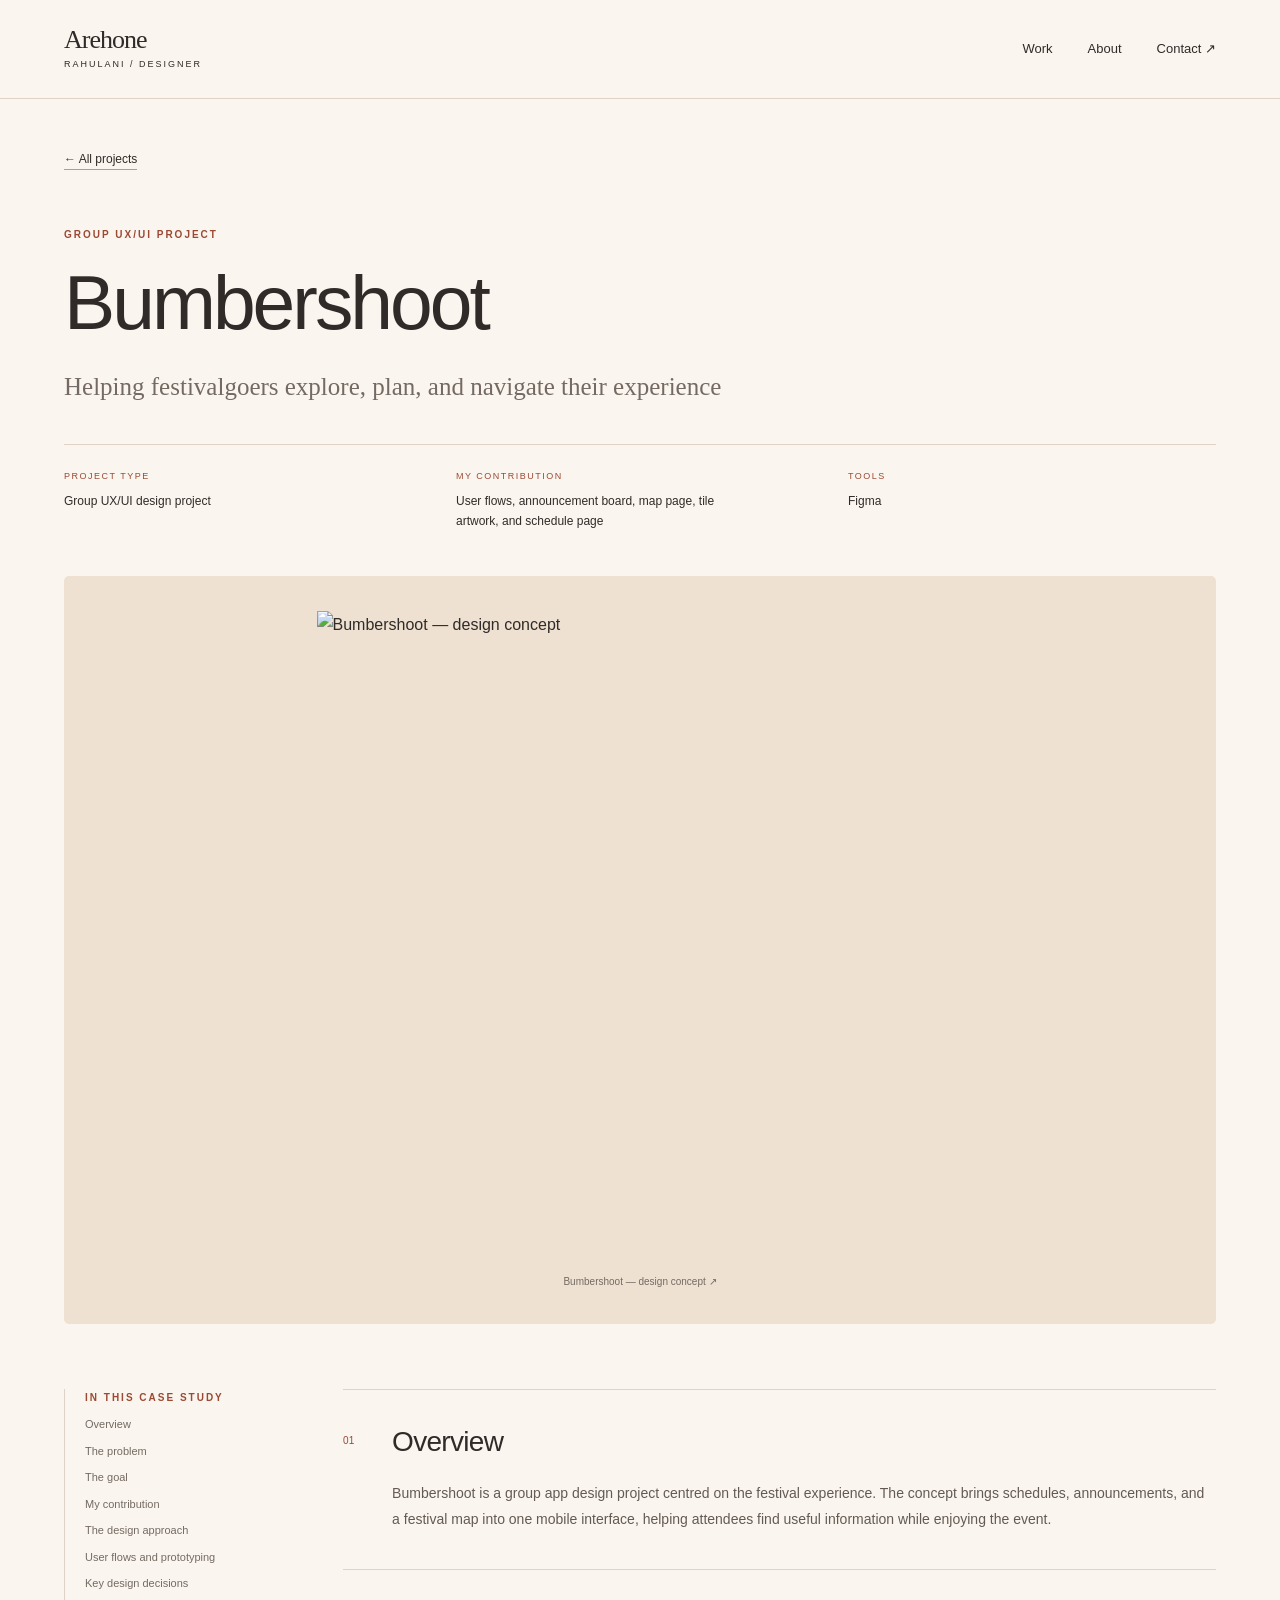
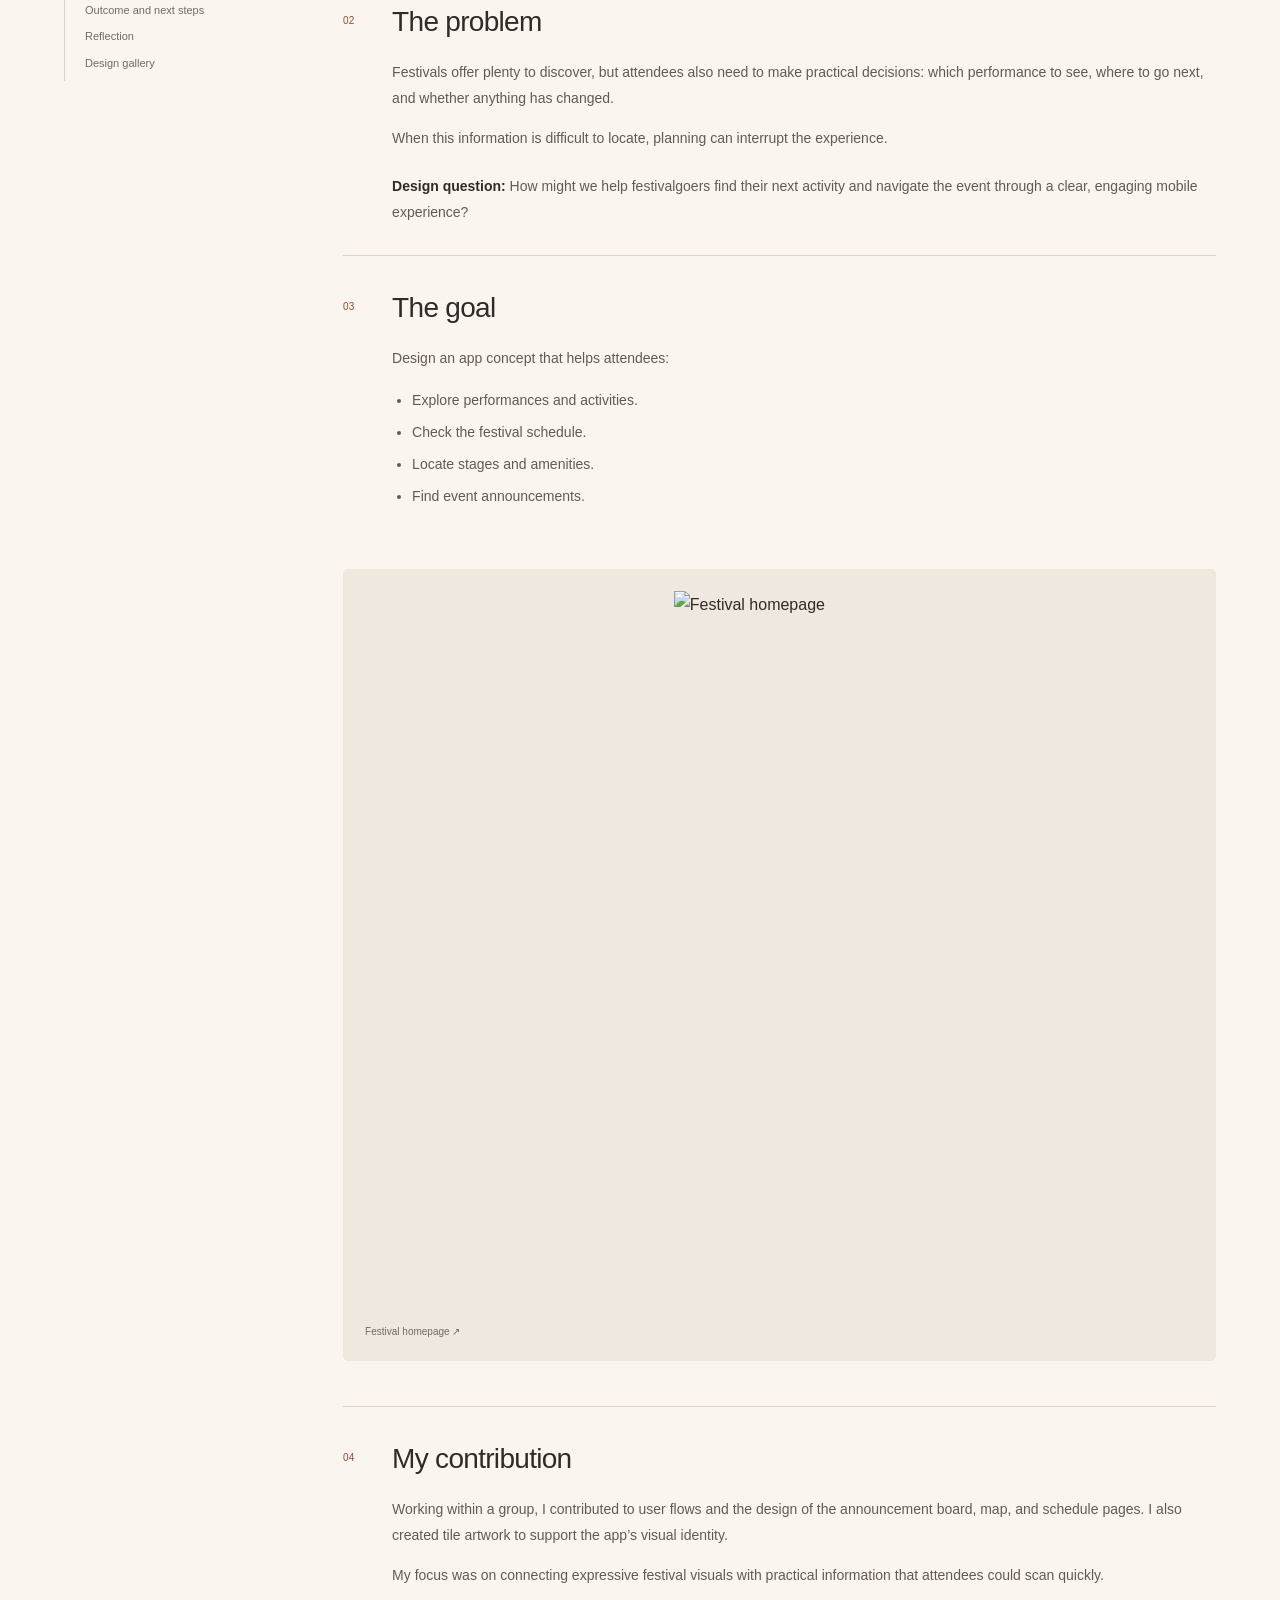
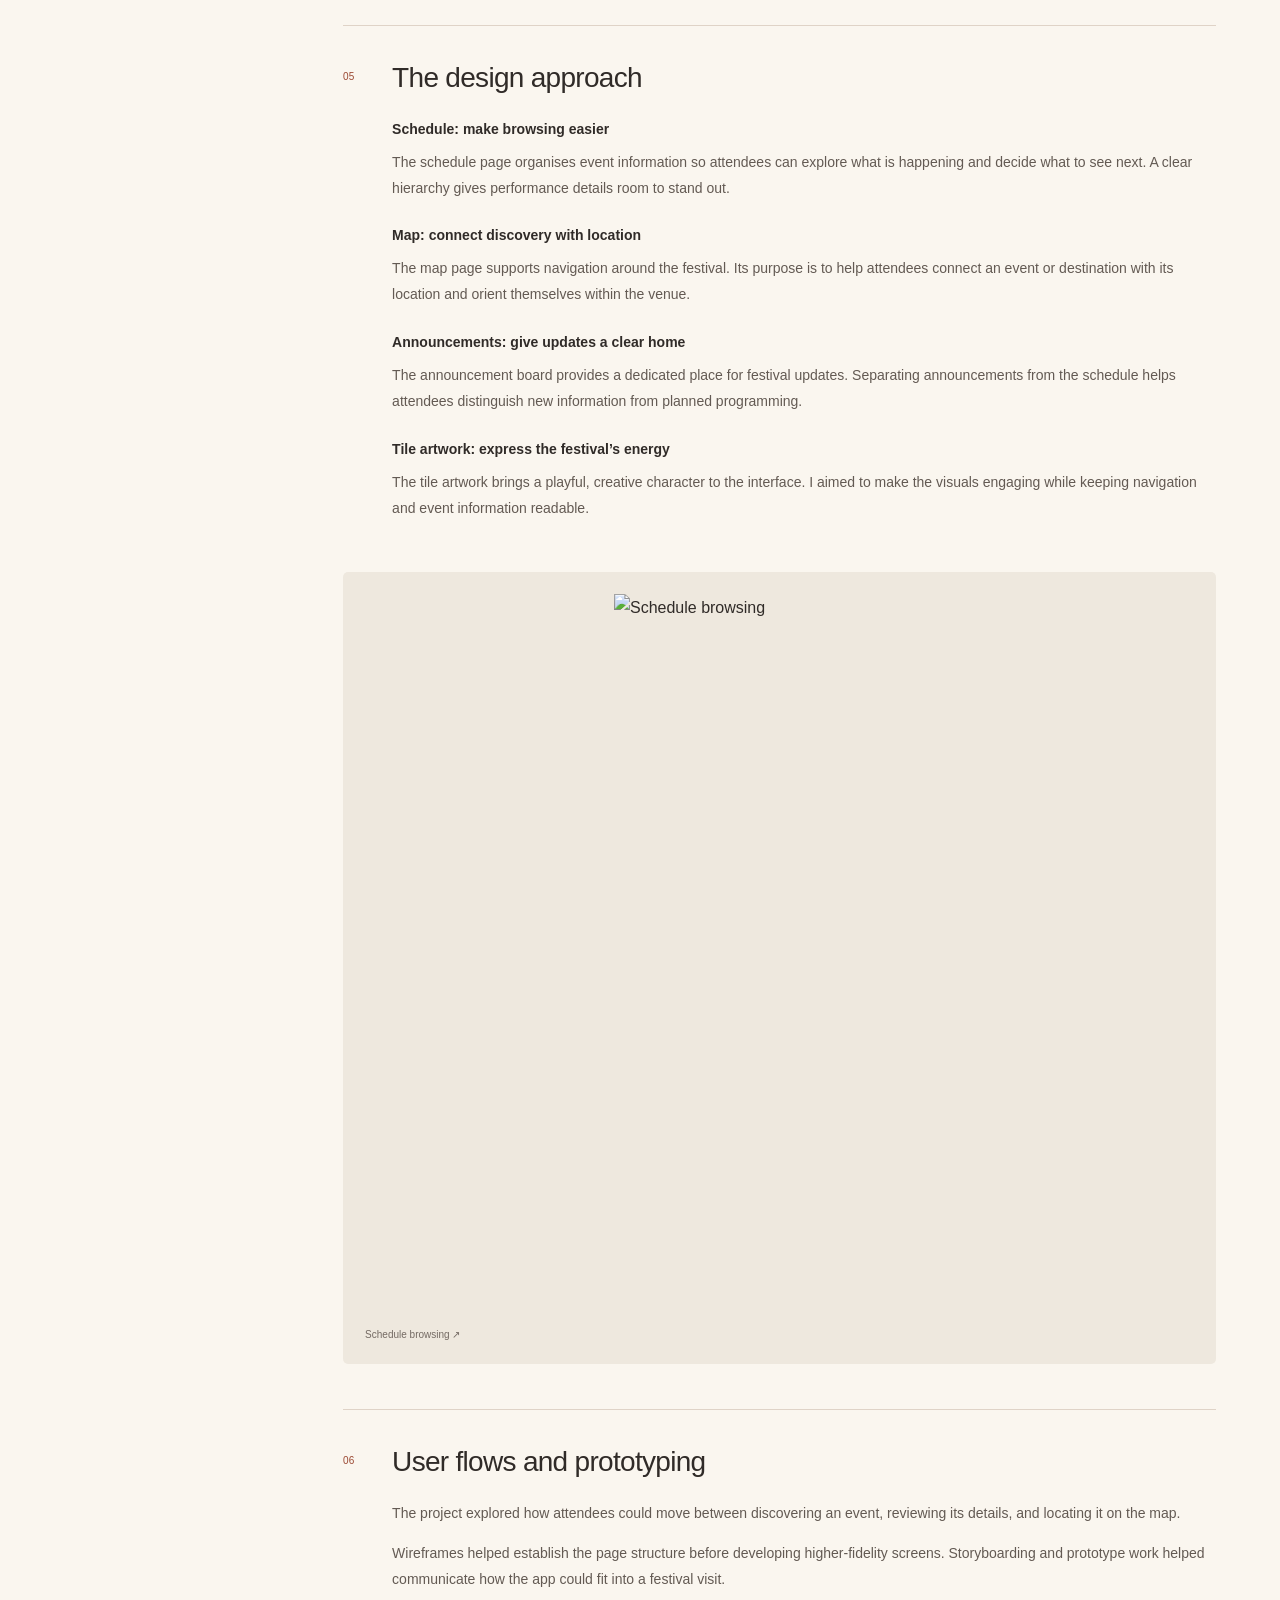
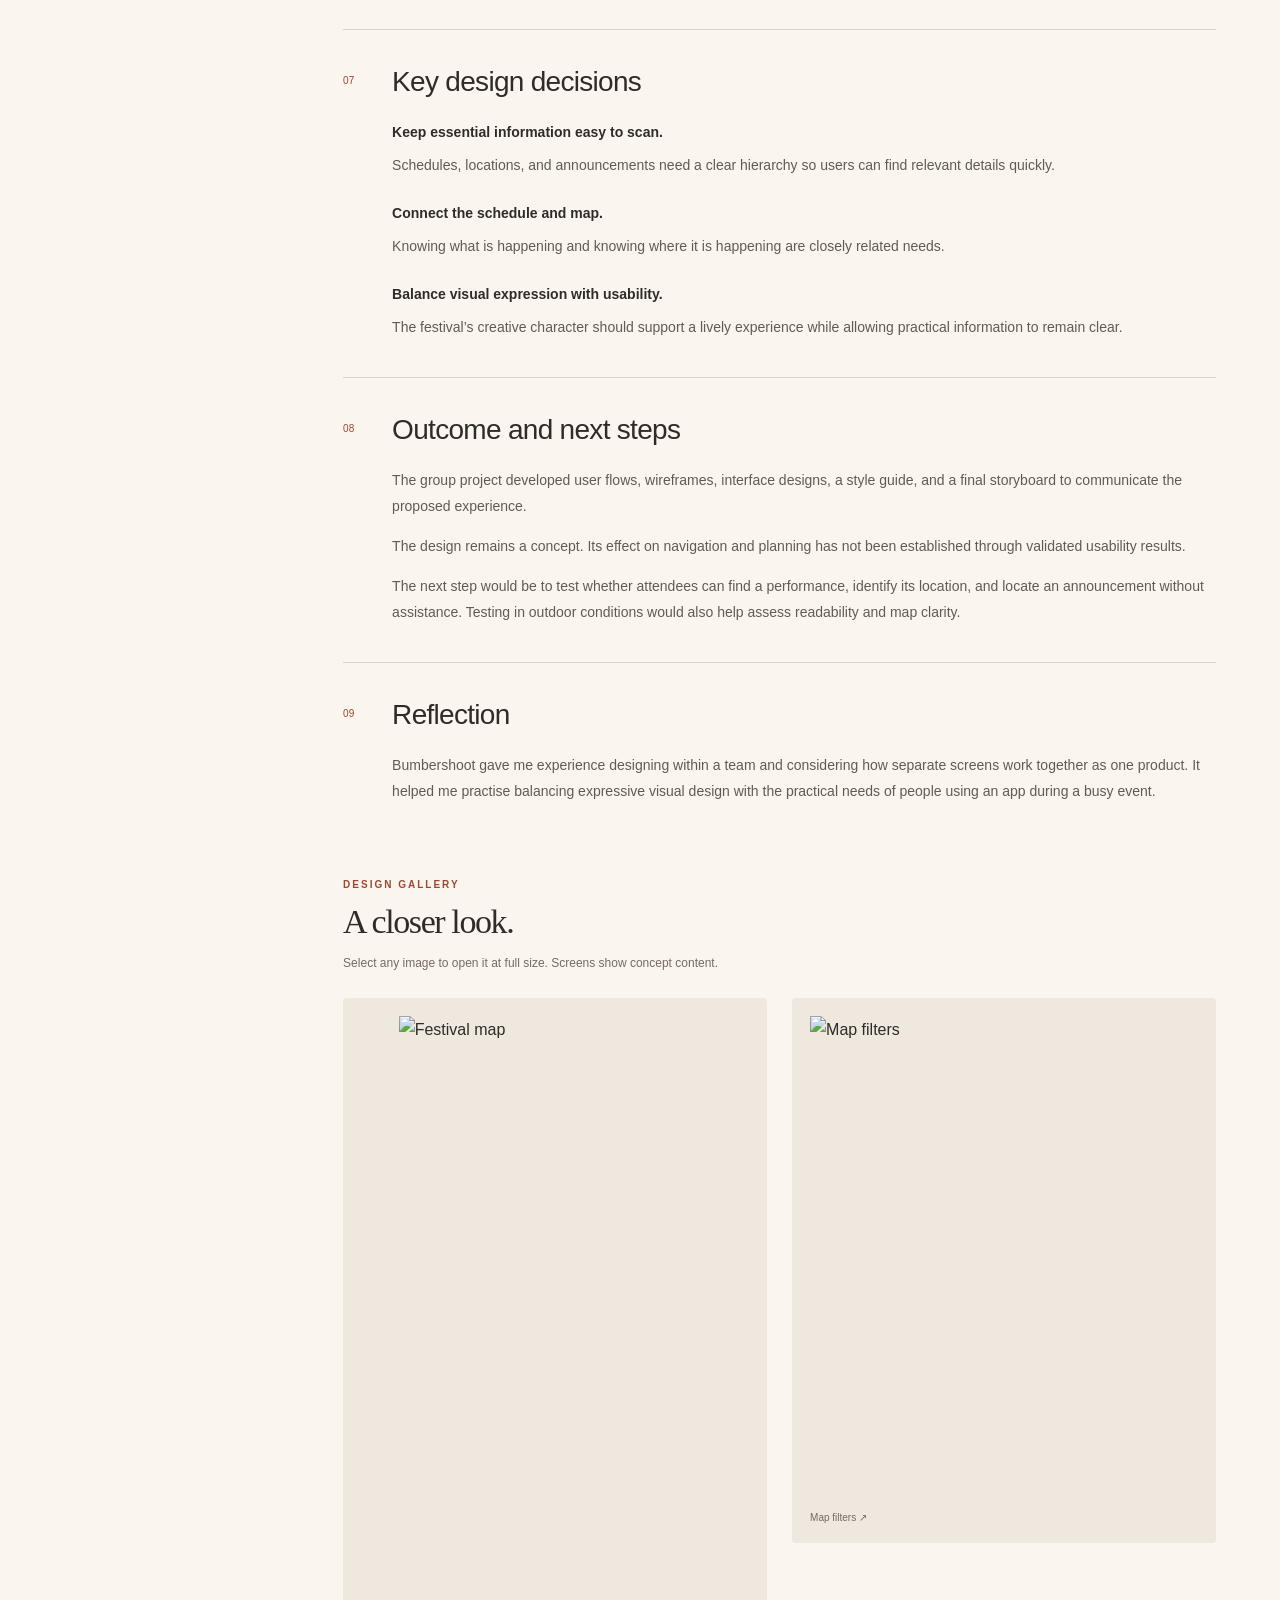
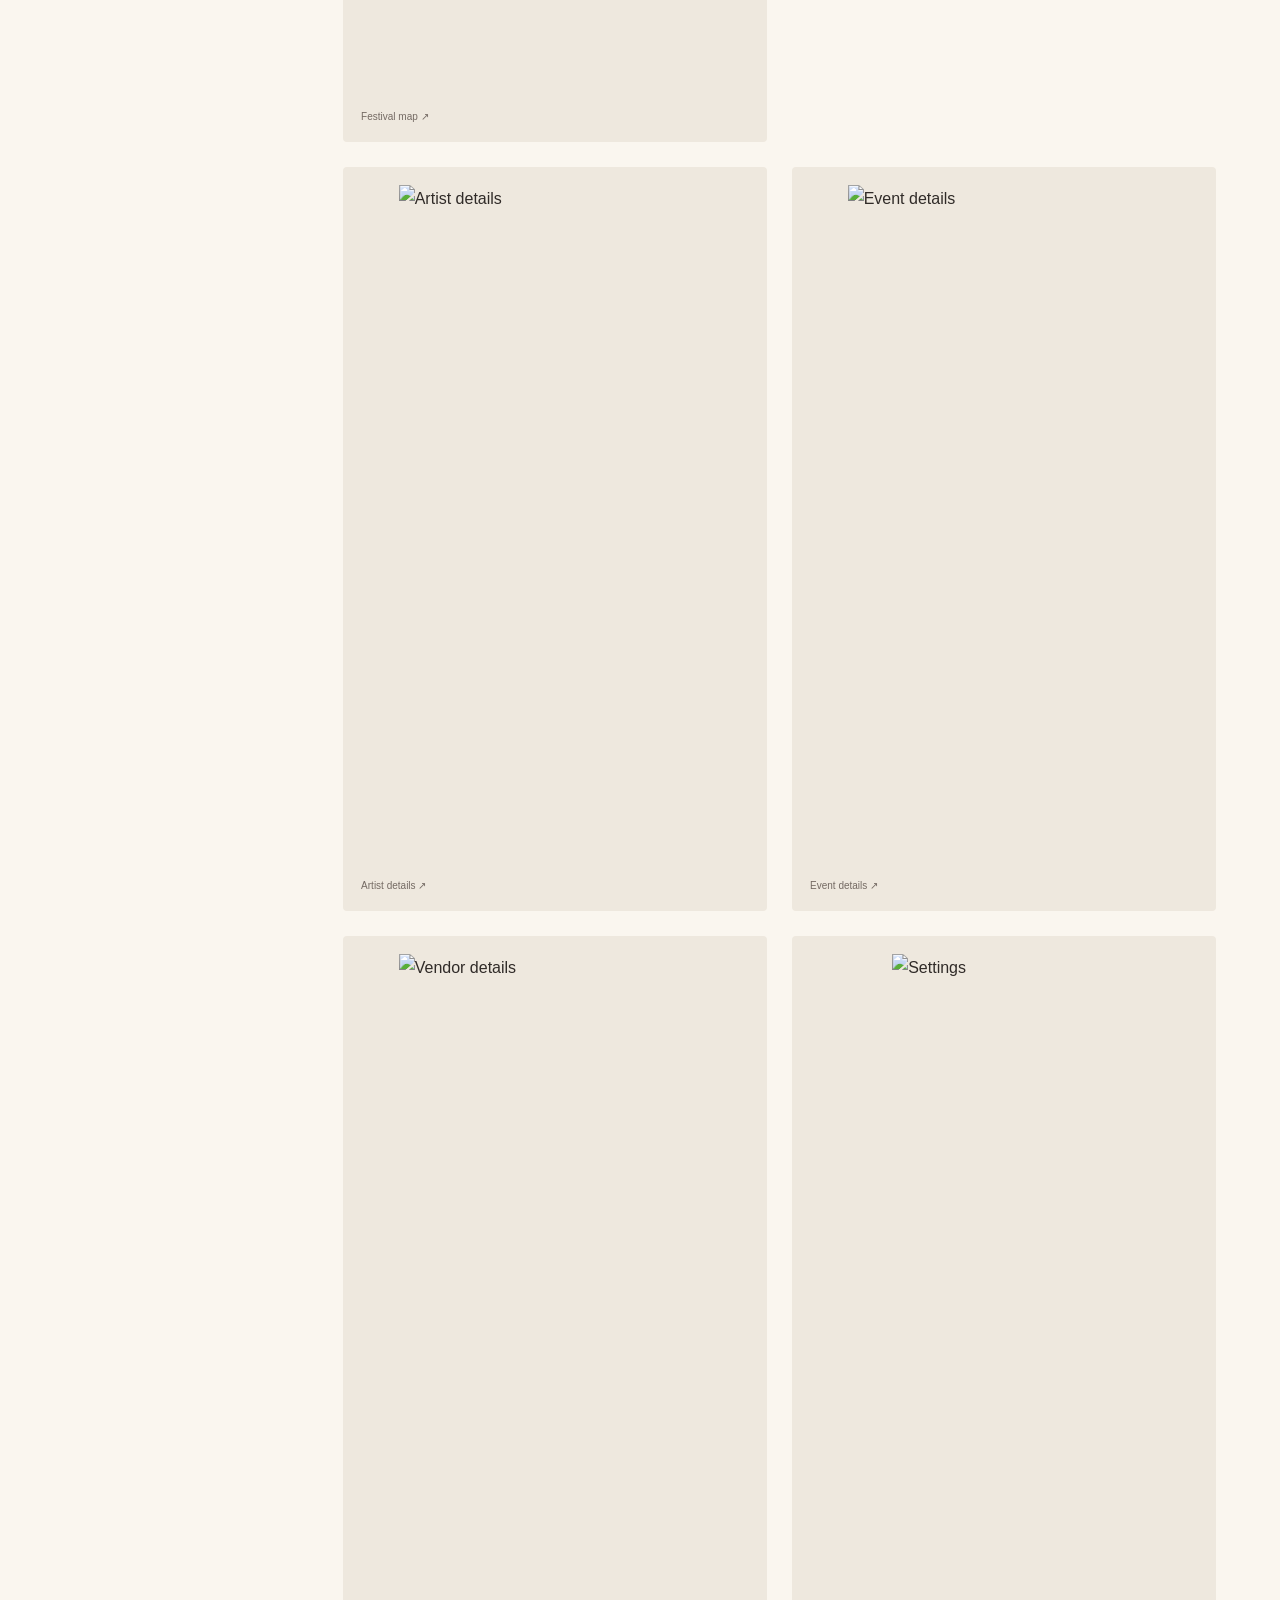
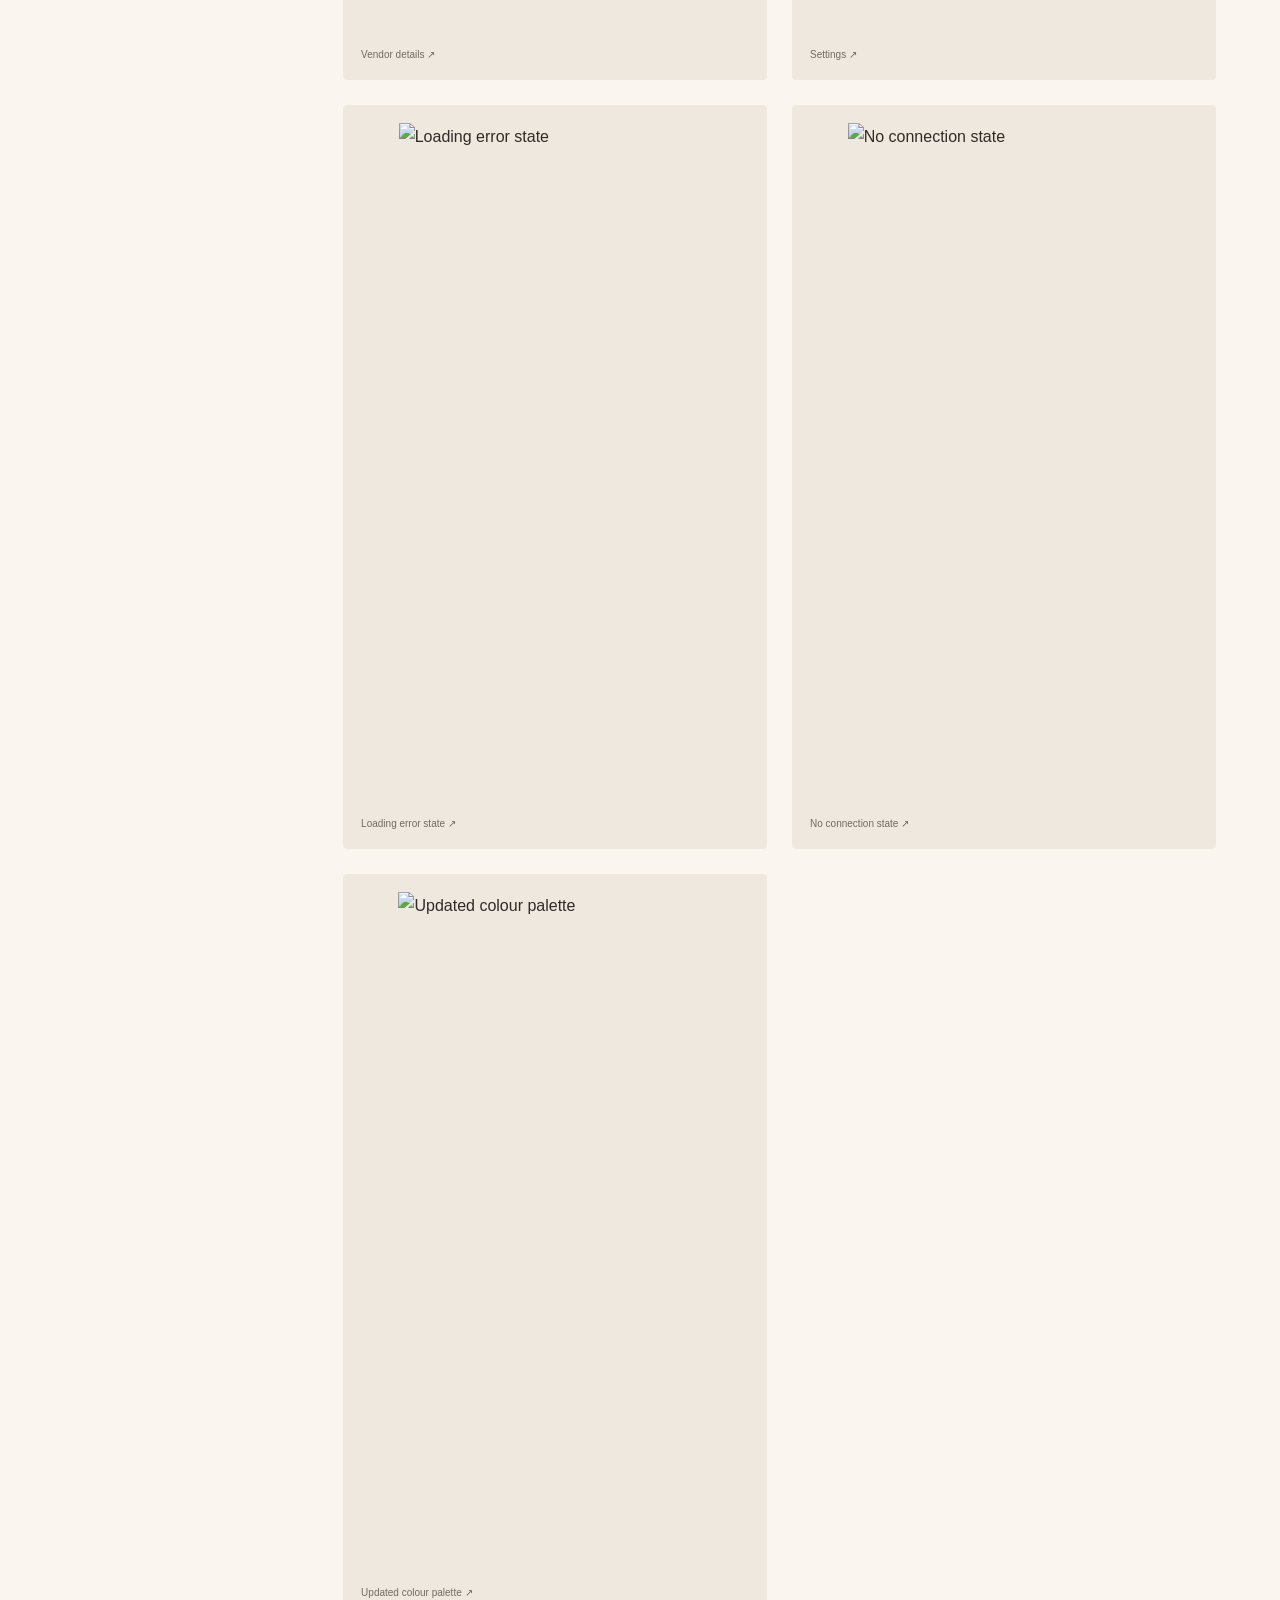
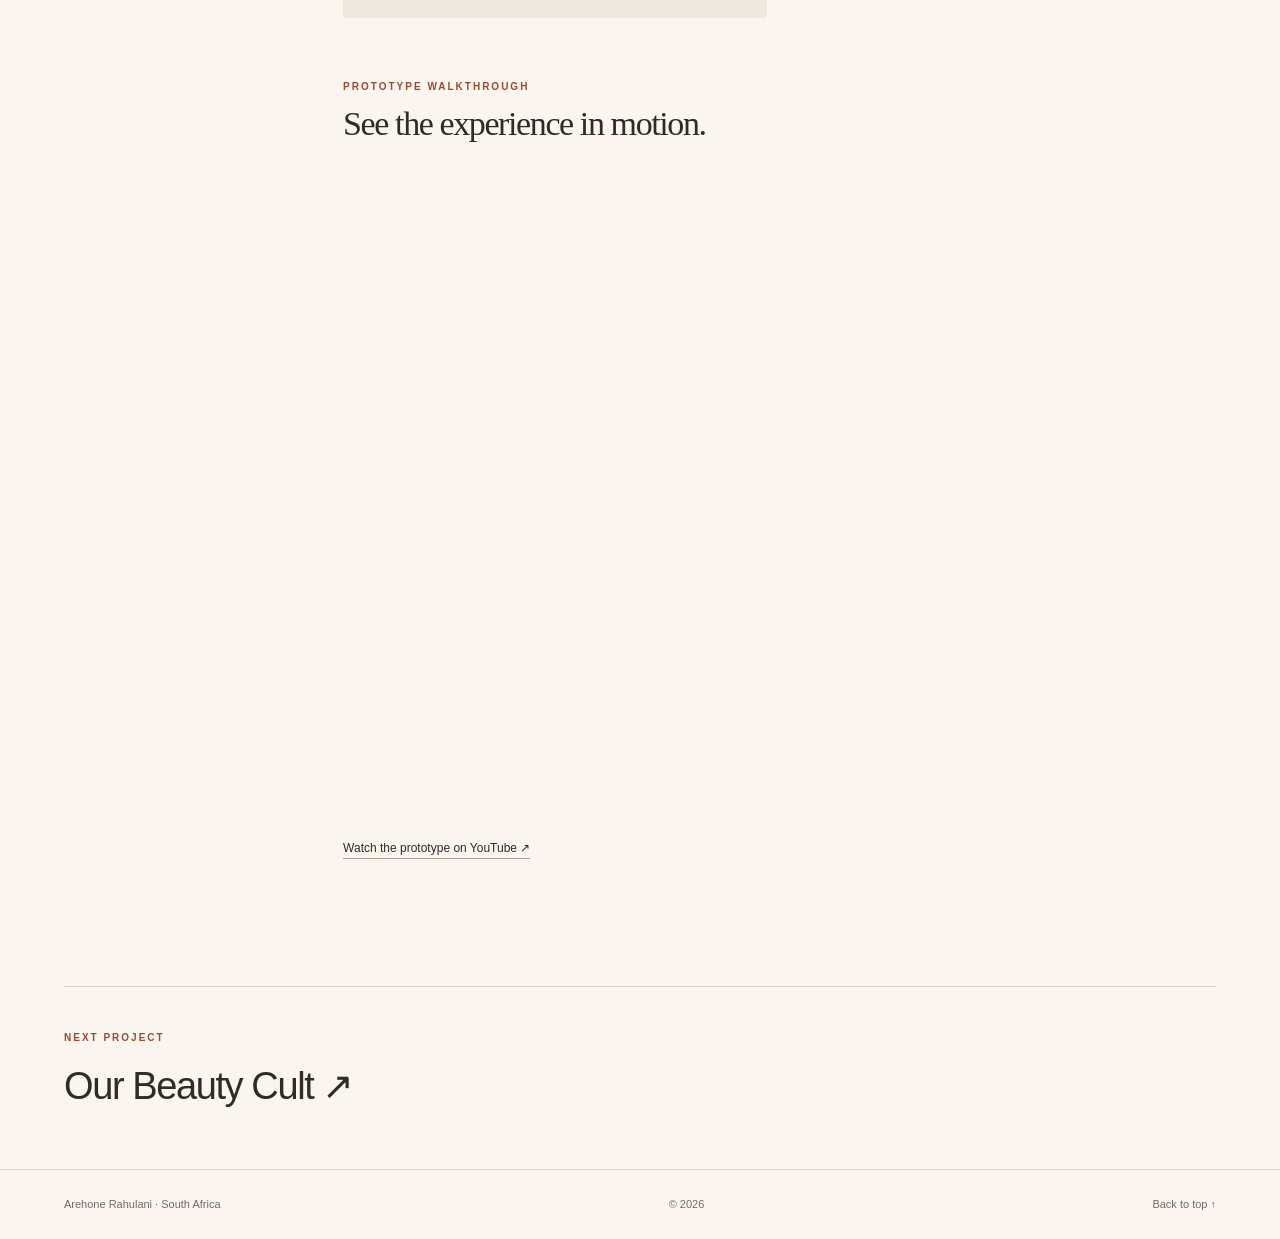
==== bumbershoot.html @ b32a5438 "Add files via upload" ====
<!doctype html><html lang="en"><head><meta charset="utf-8"><meta name="viewport" content="width=device-width,initial-scale=1"><title>Bumbershoot | Arehone Rahulani</title><meta name="description" content="UI/UX and visual design portfolio by Arehone Rahulani, based in South Africa."><link rel="stylesheet" href="styles.css"><script src="script.js" defer></script></head><body><a class="skip" href="#main">Skip to content</a><header><a class="brand" href="index.html">Arehone<span>Rahulani / Designer</span></a><nav aria-label="Main navigation"><a href="index.html#work">Work</a><a href="index.html#about">About</a><a href="index.html#contact">Contact ↗</a></nav></header><main id="main"><section class="case-hero"><a class="text-link" href="index.html#work">← All projects</a><p class="eyebrow">Group UX/UI project</p><h1>Bumbershoot</h1><p class="subtitle">Helping festivalgoers explore, plan, and navigate their experience</p><dl class="metadata"><div><dt>Project type</dt><dd>Group UX/UI design project</dd></div><div><dt>My contribution</dt><dd>User flows, announcement board, map page, tile artwork, and schedule page</dd></div><div><dt>Tools</dt><dd>Figma</dd></div></dl></section><figure class="case-cover"><a href="assets/bumbershoot.webp" target="_blank" rel="noopener" aria-label="Open full image: Bumbershoot — design concept"><img src="assets/bumbershoot.webp" width="1260" height="1266" alt="Bumbershoot — design concept" loading="lazy"></a><figcaption>Bumbershoot — design concept ↗</figcaption></figure><div class="case-layout"><aside class="toc"><p class="eyebrow">IN THIS CASE STUDY</p><a href="#section-0">Overview</a><a href="#section-1">The problem</a><a href="#section-2">The goal</a><a href="#section-3">My contribution</a><a href="#section-4">The design approach</a><a href="#section-5">User flows and prototyping</a><a href="#section-6">Key design decisions</a><a href="#section-7">Outcome and next steps</a><a href="#section-8">Reflection</a><a href="#design-gallery">Design gallery</a></aside><div class="story"><section id="section-0" class="story-section"><span class="section-number">01</span><div><h2>Overview</h2><p>Bumbershoot is a group app design project centred on the festival experience. The concept brings schedules, announcements, and a festival map into one mobile interface, helping attendees find useful information while enjoying the event.</p></div></section><section id="section-1" class="story-section"><span class="section-number">02</span><div><h2>The problem</h2><p>Festivals offer plenty to discover, but attendees also need to make practical decisions: which performance to see, where to go next, and whether anything has changed.</p><p>When this information is difficult to locate, planning can interrupt the experience.</p><p><strong>Design question:</strong> How might we help festivalgoers find their next activity and navigate the event through a clear, engaging mobile experience?</p></div></section><section id="section-2" class="story-section"><span class="section-number">03</span><div><h2>The goal</h2><p>Design an app concept that helps attendees:</p><ul><li>Explore performances and activities.</li><li>Check the festival schedule.</li><li>Locate stages and amenities.</li><li>Find event announcements.</li></ul></div></section><figure class="story-image"><a href="assets/homepage.webp" target="_blank" rel="noopener" aria-label="Open full image: Festival homepage"><img src="assets/homepage.webp" width="402" height="1368" alt="Festival homepage" loading="lazy"></a><figcaption>Festival homepage ↗</figcaption></figure><section id="section-3" class="story-section"><span class="section-number">04</span><div><h2>My contribution</h2><p>Working within a group, I contributed to user flows and the design of the announcement board, map, and schedule pages. I also created tile artwork to support the app’s visual identity.</p><p>My focus was on connecting expressive festival visuals with practical information that attendees could scan quickly.</p></div></section><section id="section-4" class="story-section"><span class="section-number">05</span><div><h2>The design approach</h2><p><strong>Schedule: make browsing easier</strong></p><p>The schedule page organises event information so attendees can explore what is happening and decide what to see next. A clear hierarchy gives performance details room to stand out.</p><p><strong>Map: connect discovery with location</strong></p><p>The map page supports navigation around the festival. Its purpose is to help attendees connect an event or destination with its location and orient themselves within the venue.</p><p><strong>Announcements: give updates a clear home</strong></p><p>The announcement board provides a dedicated place for festival updates. Separating announcements from the schedule helps attendees distinguish new information from planned programming.</p><p><strong>Tile artwork: express the festival’s energy</strong></p><p>The tile artwork brings a playful, creative character to the interface. I aimed to make the visuals engaging while keeping navigation and event information readable.</p></div></section><figure class="story-image"><a href="assets/schedule-page.webp" target="_blank" rel="noopener" aria-label="Open full image: Schedule browsing"><img src="assets/schedule-page.webp" width="402" height="874" alt="Schedule browsing" loading="lazy"></a><figcaption>Schedule browsing ↗</figcaption></figure><section id="section-5" class="story-section"><span class="section-number">06</span><div><h2>User flows and prototyping</h2><p>The project explored how attendees could move between discovering an event, reviewing its details, and locating it on the map.</p><p>Wireframes helped establish the page structure before developing higher-fidelity screens. Storyboarding and prototype work helped communicate how the app could fit into a festival visit.</p></div></section><section id="section-6" class="story-section"><span class="section-number">07</span><div><h2>Key design decisions</h2><p><strong>Keep essential information easy to scan.</strong></p><p>Schedules, locations, and announcements need a clear hierarchy so users can find relevant details quickly.</p><p><strong>Connect the schedule and map.</strong></p><p>Knowing what is happening and knowing where it is happening are closely related needs.</p><p><strong>Balance visual expression with usability.</strong></p><p>The festival’s creative character should support a lively experience while allowing practical information to remain clear.</p></div></section><section id="section-7" class="story-section"><span class="section-number">08</span><div><h2>Outcome and next steps</h2><p>The group project developed user flows, wireframes, interface designs, a style guide, and a final storyboard to communicate the proposed experience.</p><p>The design remains a concept. Its effect on navigation and planning has not been established through validated usability results.</p><p>The next step would be to test whether attendees can find a performance, identify its location, and locate an announcement without assistance. Testing in outdoor conditions would also help assess readability and map clarity.</p></div></section><section id="section-8" class="story-section"><span class="section-number">09</span><div><h2>Reflection</h2><p>Bumbershoot gave me experience designing within a team and considering how separate screens work together as one product. It helped me practise balancing expressive visual design with the practical needs of people using an app during a busy event.</p></div></section><section id="design-gallery" class="design-gallery"><p class="eyebrow">DESIGN GALLERY</p><h2>A closer look.</h2><p class="gallery-note">Select any image to open it at full size. Screens show concept content.</p><div class="gallery-grid"><figure class="gallery-item"><a href="assets/map-page.webp" target="_blank" rel="noopener" aria-label="Open full image: Festival map"><img src="assets/map-page.webp" width="402" height="874" alt="Festival map" loading="lazy"></a><figcaption>Festival map ↗</figcaption></figure><figure class="gallery-item"><a href="assets/map-filters.webp" target="_blank" rel="noopener" aria-label="Open full image: Map filters"><img src="assets/map-filters.webp" width="402" height="498" alt="Map filters" loading="lazy"></a><figcaption>Map filters ↗</figcaption></figure><figure class="gallery-item"><a href="assets/artist-details-assets.webp" target="_blank" rel="noopener" aria-label="Open full image: Artist details"><img src="assets/artist-details-assets.webp" width="402" height="874" alt="Artist details" loading="lazy"></a><figcaption>Artist details ↗</figcaption></figure><figure class="gallery-item"><a href="assets/event-details.webp" target="_blank" rel="noopener" aria-label="Open full image: Event details"><img src="assets/event-details.webp" width="402" height="874" alt="Event details" loading="lazy"></a><figcaption>Event details ↗</figcaption></figure><figure class="gallery-item"><a href="assets/vendor-details.webp" target="_blank" rel="noopener" aria-label="Open full image: Vendor details"><img src="assets/vendor-details.webp" width="402" height="874" alt="Vendor details" loading="lazy"></a><figcaption>Vendor details ↗</figcaption></figure><figure class="gallery-item"><a href="assets/settings-page-figma.webp" target="_blank" rel="noopener" aria-label="Open full image: Settings"><img src="assets/settings-page-figma.webp" width="402" height="1222" alt="Settings" loading="lazy"></a><figcaption>Settings ↗</figcaption></figure><figure class="gallery-item"><a href="assets/loading-error.webp" target="_blank" rel="noopener" aria-label="Open full image: Loading error state"><img src="assets/loading-error.webp" width="402" height="874" alt="Loading error state" loading="lazy"></a><figcaption>Loading error state ↗</figcaption></figure><figure class="gallery-item"><a href="assets/no-connection.webp" target="_blank" rel="noopener" aria-label="Open full image: No connection state"><img src="assets/no-connection.webp" width="402" height="874" alt="No connection state" loading="lazy"></a><figcaption>No connection state ↗</figcaption></figure><figure class="gallery-item"><a href="assets/updated-color-palette.webp" target="_blank" rel="noopener" aria-label="Open full image: Updated colour palette"><img src="assets/updated-color-palette.webp" width="252" height="547" alt="Updated colour palette" loading="lazy"></a><figcaption>Updated colour palette ↗</figcaption></figure></div></section><section class="prototype"><p class="eyebrow">PROTOTYPE WALKTHROUGH</p><h2>See the experience in motion.</h2><iframe src="https://www.youtube-nocookie.com/embed/jYWtGvgVJUU" title="Bumbershoot prototype walkthrough" loading="lazy" allow="fullscreen; picture-in-picture" allowfullscreen></iframe><a class="text-link" href="https://youtube.com/shorts/jYWtGvgVJUU" target="_blank" rel="noopener">Watch the prototype on YouTube ↗</a></section></div></div><a class="next-project" href="our-beauty-cult.html"><span class="eyebrow">NEXT PROJECT</span><h2>Our Beauty Cult ↗</h2></a></main><footer><span>Arehone Rahulani · South Africa</span><span>© <span data-year>2026</span></span><a href="#main">Back to top ↑</a></footer></body></html>
---- styles.css ----
:root{--paper:#faf6ef;--ink:#302b28;--muted:#746a63;--line:#dfd3c7;--rust:#9b4933;--cream:#eee1d1;--serif:Georgia,'Times New Roman',serif}*{box-sizing:border-box}html{scroll-behavior:smooth;scroll-padding-top:25px}body{margin:0;background:var(--paper);color:var(--ink);font:16px/1.7 Arial,Helvetica,sans-serif}a{color:inherit;text-decoration:none}img{display:block;max-width:100%;height:auto}a:focus-visible{outline:3px solid var(--rust);outline-offset:6px}header,main,footer{max-width:1440px;margin:auto}header{padding:25px 5%;display:flex;justify-content:space-between;align-items:center;border-bottom:1px solid var(--line)}.brand{font:26px var(--serif);letter-spacing:-1px}.brand span{display:block;font:9px/2 Arial;letter-spacing:2px;text-transform:uppercase}nav{display:flex;gap:35px;font-size:13px}nav a:hover,.text-link:hover{text-decoration:underline}main{padding:0 5%}.skip{position:absolute;top:-100px;left:20px;background:white;padding:12px;z-index:9}.skip:focus{top:10px}.eyebrow{font-size:10px;font-weight:bold;letter-spacing:2px;text-transform:uppercase;color:var(--rust)}h1,h2,h3,p{margin-top:0}h1{font-size:clamp(50px,6.5vw,88px);font-weight:500;line-height:1.07;letter-spacing:-4px;margin-bottom:26px}em{font-family:var(--serif);font-weight:400;color:var(--rust)}h2{font-size:38px;line-height:1.2;letter-spacing:-1.4px;font-weight:500}.hero-intro{padding:64px 0 40px}.hero h1{margin-top:22px}.hero-bottom{display:flex;justify-content:space-between;align-items:end;gap:25px}.hero-bottom p{font-size:14px;color:var(--muted);margin:0}.button{display:inline-flex;padding:13px 23px;background:var(--rust);color:white;border-radius:3px;font-size:13px;transition:background .2s}.button:hover{background:#783521}.hero-image{width:100%;height:auto;border-radius:5px}.section-head{padding:80px 0 30px}.section-head h2{margin:14px 0}.section-head>p:last-child{font-size:14px;color:var(--muted)}.grid{display:grid;grid-template-columns:1fr 1fr;gap:50px 30px}.card>a{display:block}.cover{height:370px;background:var(--cream);border-radius:5px;overflow:hidden;display:flex;justify-content:center;padding:25px}.cover img{height:100%;width:100%;object-fit:contain;transition:transform .3s}.card a:hover .cover img{transform:scale(1.025)}.carecircle .cover{background:#f6e0d6}.vaulto .cover{background:#191136}.bumbershoot .cover{background:#dae6bf}.our-beauty-cult .cover{background:#e6d0d2}.whatcha-doing .cover{background:#dfebe5}.flex-academy .cover{background:#dce5df}.ritshi-solutions .cover{background:#e7e4de}.ritshi-solutions{grid-column:1/-1}.ritshi-solutions .cover{height:300px;padding:65px}.card-top{display:flex;justify-content:space-between;margin:16px 0 8px;font-size:10px;letter-spacing:1px;text-transform:uppercase;color:var(--muted)}.card-top span:last-child{font-size:20px}.card h3{font-size:26px;font-weight:500;line-height:1.25;letter-spacing:-.7px;margin-bottom:8px}.card p{font-size:14px;color:var(--muted);max-width:450px;margin-bottom:12px}.text-link{font-size:12px;border-bottom:1px solid #af9e8c;padding-bottom:3px}.about{margin:100px 0;display:grid;grid-template-columns:.8fr 1.2fr;gap:8%;padding-top:60px;border-top:1px solid var(--line)}figure{margin:0}.portrait figure{position:sticky;top:25px}.portrait img{width:100%;max-height:650px;object-fit:cover;border-radius:5px}.portrait figcaption{display:none}.about h2{font-size:48px}.about p:not(.eyebrow){font-size:14px;color:var(--muted)}.skill-title{font-size:12px;margin:28px 0 14px;text-transform:uppercase;letter-spacing:1px}.skills{display:flex;gap:8px;flex-wrap:wrap}.skills span{font-size:11px;border:1px solid #cbbbac;border-radius:25px;padding:6px 12px}.contact{background:#703d2f;color:#fff4e6;padding:55px;border-radius:5px;margin:0 0 60px}.contact .eyebrow{color:#efc5a9}.contact h2{font:52px/1.1 var(--serif);letter-spacing:-1px}.contact p:not(.eyebrow){font-size:14px;color:#efd5c4}.contact .button{background:#f3e3cc;color:#452c24;margin:10px 12px 0 0}.contact #contact-note{font-size:12px}footer{border-top:1px solid var(--line);padding:25px 5%;display:flex;justify-content:space-between;gap:20px;font-size:11px;color:var(--muted)}.case-hero{padding:45px 0}.case-hero>.eyebrow{margin:55px 0 18px}.case-hero h1{max-width:1000px;font-size:clamp(45px,6vw,78px);letter-spacing:-3px}.subtitle{font:25px/1.4 var(--serif);max-width:780px;color:var(--muted)}.metadata{display:grid;grid-template-columns:repeat(3,1fr);gap:24px;margin:40px 0 0;border-top:1px solid var(--line);padding-top:24px}.metadata dt{font-size:9px;letter-spacing:1.5px;text-transform:uppercase;color:var(--rust);margin-bottom:6px}.metadata dd{margin:0;font-size:12px;max-width:300px}.case-cover{padding:35px;background:var(--cream);border-radius:5px}.case-cover img{max-height:650px;max-width:100%;width:auto;margin:auto;object-fit:contain}.case-cover figcaption{text-align:center}.case-layout{display:grid;grid-template-columns:210px minmax(0,1fr);gap:6%;margin:65px 0}.toc{align-self:start;position:sticky;top:25px;border-left:1px solid var(--line);padding-left:20px}.toc a{display:block;font-size:11px;color:var(--muted);margin-bottom:10px;line-height:1.5}.toc a:hover{color:var(--rust)}.story{min-width:0;max-width:950px}.story-section{border-top:1px solid var(--line);padding:35px 0 22px;display:grid;grid-template-columns:35px 1fr;gap:14px}.section-number{font-size:10px;color:var(--rust);padding-top:7px}.story-section h2{font-size:28px;letter-spacing:-.7px;margin-bottom:22px}.story-section p,.story-section li{font-size:14px;line-height:1.85;color:#635a53}.story-section strong{color:var(--ink)}.story-section ul{padding-left:20px}.story-section li{padding-bottom:6px}.story-section p:has(>strong:only-child){margin:22px 0 7px}.story-image{background:#eee8de;padding:22px;border-radius:5px;margin:15px 0 45px}.story-image img{max-height:720px;width:auto;object-fit:contain;margin:auto}figcaption{font-size:10px;color:var(--muted);padding-top:13px;line-height:1.5}.design-gallery{margin-top:35px}.design-gallery h2,.prototype h2{font:34px var(--serif);margin-bottom:12px}.gallery-note{font-size:12px;color:var(--muted);margin-bottom:25px}.gallery-grid{display:grid;grid-template-columns:1fr 1fr;gap:25px}.gallery-item{background:#eee8de;padding:18px;border-radius:4px;align-self:start}.gallery-item img{max-height:680px;width:auto;margin:auto;object-fit:contain}.prototype{margin:60px 0}.prototype iframe{display:block;width:min(100%,360px);aspect-ratio:9/16;border:0;margin:25px 0;border-radius:5px}.next-project{display:block;padding:35px 0 60px;border-top:1px solid var(--line)}.next-project h2{margin:15px 0 0}.next-project:hover h2{color:var(--rust)}@media(min-width:1500px){.hero-image{max-height:670px;object-fit:cover}}@media(max-width:900px){.case-layout{grid-template-columns:1fr}.toc{position:static;display:flex;gap:15px;overflow:auto;padding:15px 0;border-left:0;border-bottom:1px solid var(--line);margin-bottom:20px}.toc .eyebrow{display:none}.toc a{white-space:nowrap;margin:0}.cover{height:310px}}@media(max-width:650px){header{padding:20px 6%}.brand{font-size:22px}.brand span{font-size:8px}nav{gap:16px;font-size:11px}main{padding:0 6%}.hero-intro{padding-top:45px}h1{font-size:49px;letter-spacing:-2.5px}.hero-bottom{align-items:start;flex-direction:column}.hero-image{margin-top:8px;min-height:220px;object-fit:cover;object-position:60% center}.section-head{padding-top:55px}h2{font-size:32px}.grid{grid-template-columns:1fr;gap:35px}.cover{height:360px}.ritshi-solutions{grid-column:auto}.ritshi-solutions .cover{height:230px;padding:25px}.about{grid-template-columns:1fr;gap:35px;margin:65px 0;padding-top:35px}.portrait figure{position:static}.portrait img{max-height:500px;object-position:50% 32%}.about h2{font-size:41px}.contact{padding:30px 25px;margin-bottom:40px}.contact h2{font-size:36px}footer{flex-wrap:wrap;padding:22px 6%;font-size:10px}.metadata{grid-template-columns:1fr 1fr;gap:20px}.case-hero h1{font-size:44px;letter-spacing:-2px}.subtitle{font-size:21px}.case-cover{padding:18px}.case-layout{margin-top:30px}.story-section{grid-template-columns:23px 1fr;gap:8px}.story-section h2{font-size:25px}.story-image{padding:10px}.gallery-grid{gap:14px}.gallery-item{padding:9px}.gallery-item figcaption{font-size:9px}.next-project h2{font-size:30px}}@media(prefers-reduced-motion:reduce){html{scroll-behavior:auto}.cover img,.button{transition:none}}

/* Formspree contact form */
.contact-form{max-width:760px;margin-top:30px}.form-row{display:grid;grid-template-columns:1fr 1fr;gap:20px}.form-field{display:flex;flex-direction:column;margin-bottom:20px}.form-field label{font-size:13px;margin-bottom:7px;color:#fff4e6}.form-field input,.form-field textarea{width:100%;padding:13px 14px;border:1px solid #d7b8a4;border-radius:4px;background:#fffaf4;color:#302b28;font:16px/1.5 Arial,Helvetica,sans-serif}.form-field textarea{resize:vertical;min-height:160px}.form-field input:focus-visible,.form-field textarea:focus-visible{outline:3px solid #efc5a9;outline-offset:3px}.contact-form button{border:0;font-family:inherit;cursor:pointer;min-height:48px}.contact-form button:focus-visible{outline:3px solid #efc5a9;outline-offset:4px}.contact .form-note{font-size:11px;margin:15px 0 0;color:#efd5c4}@media(max-width:650px){.form-row{grid-template-columns:1fr;gap:0}}
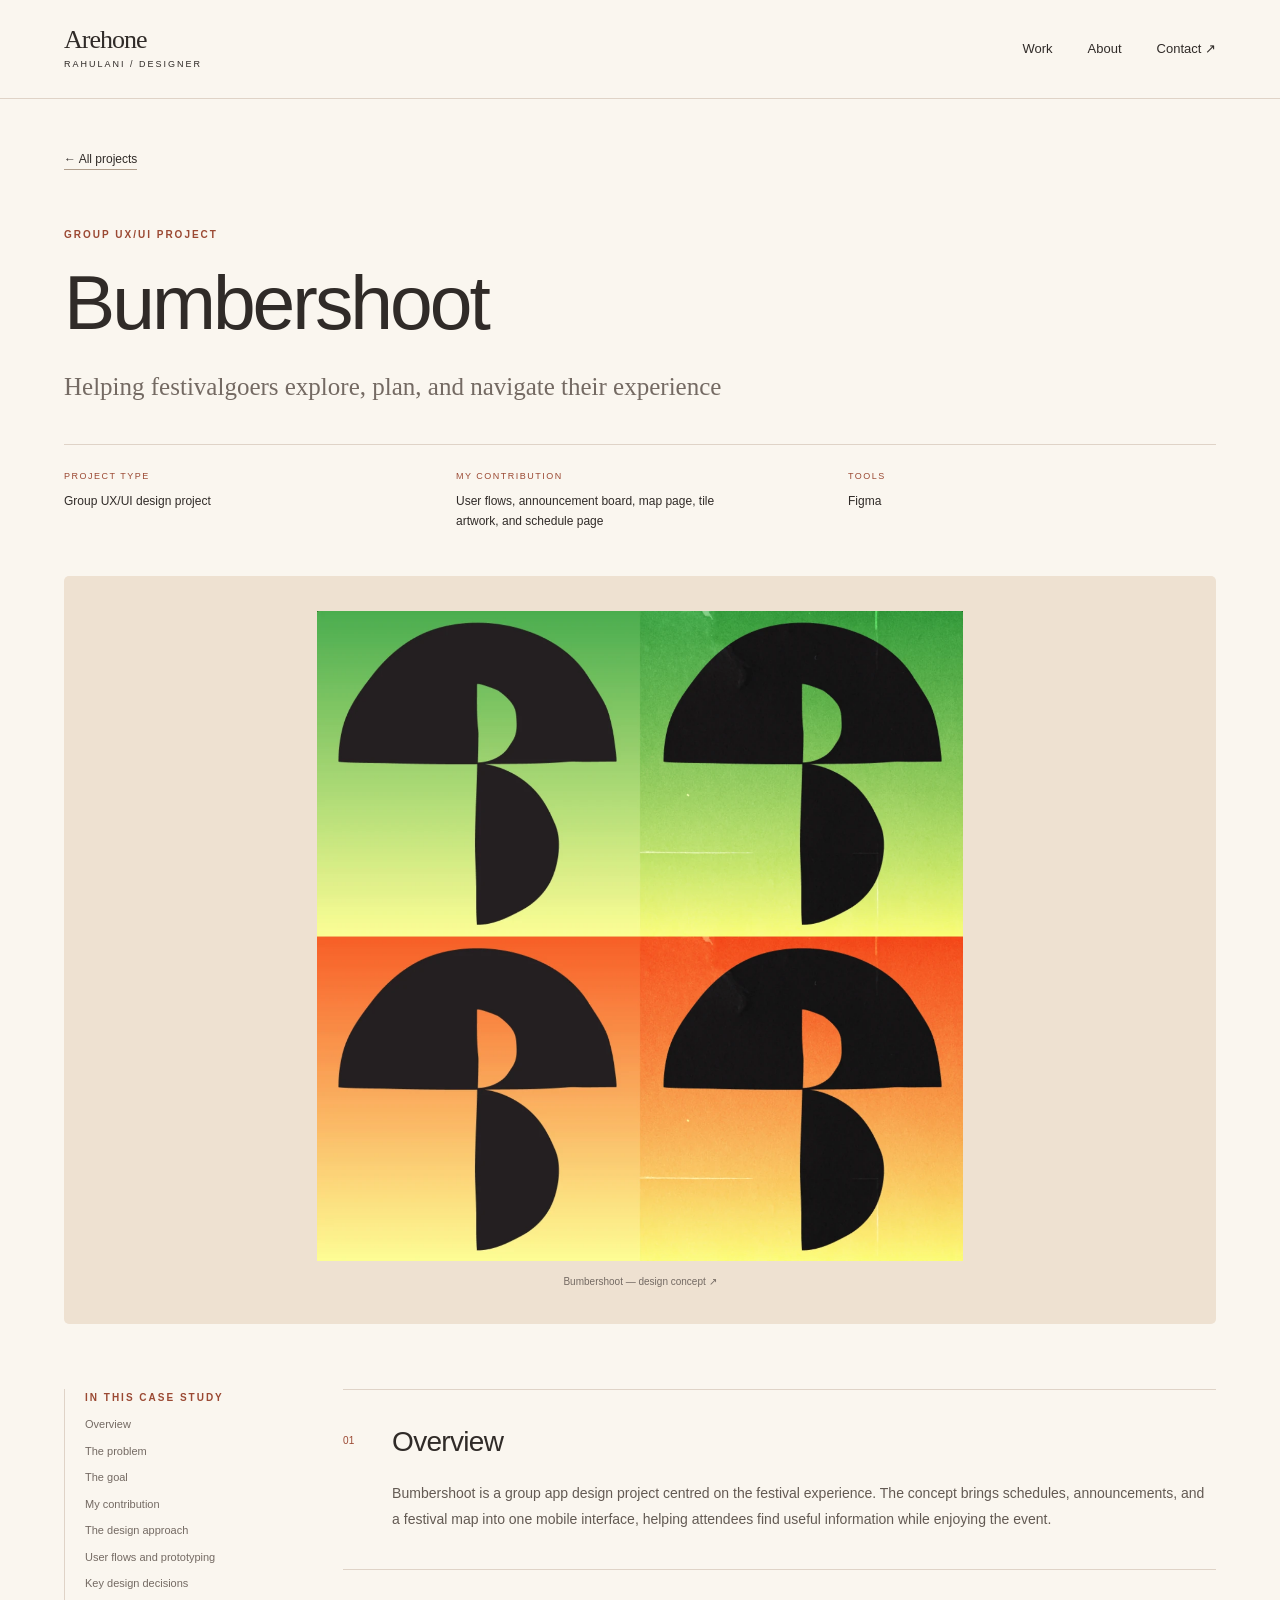
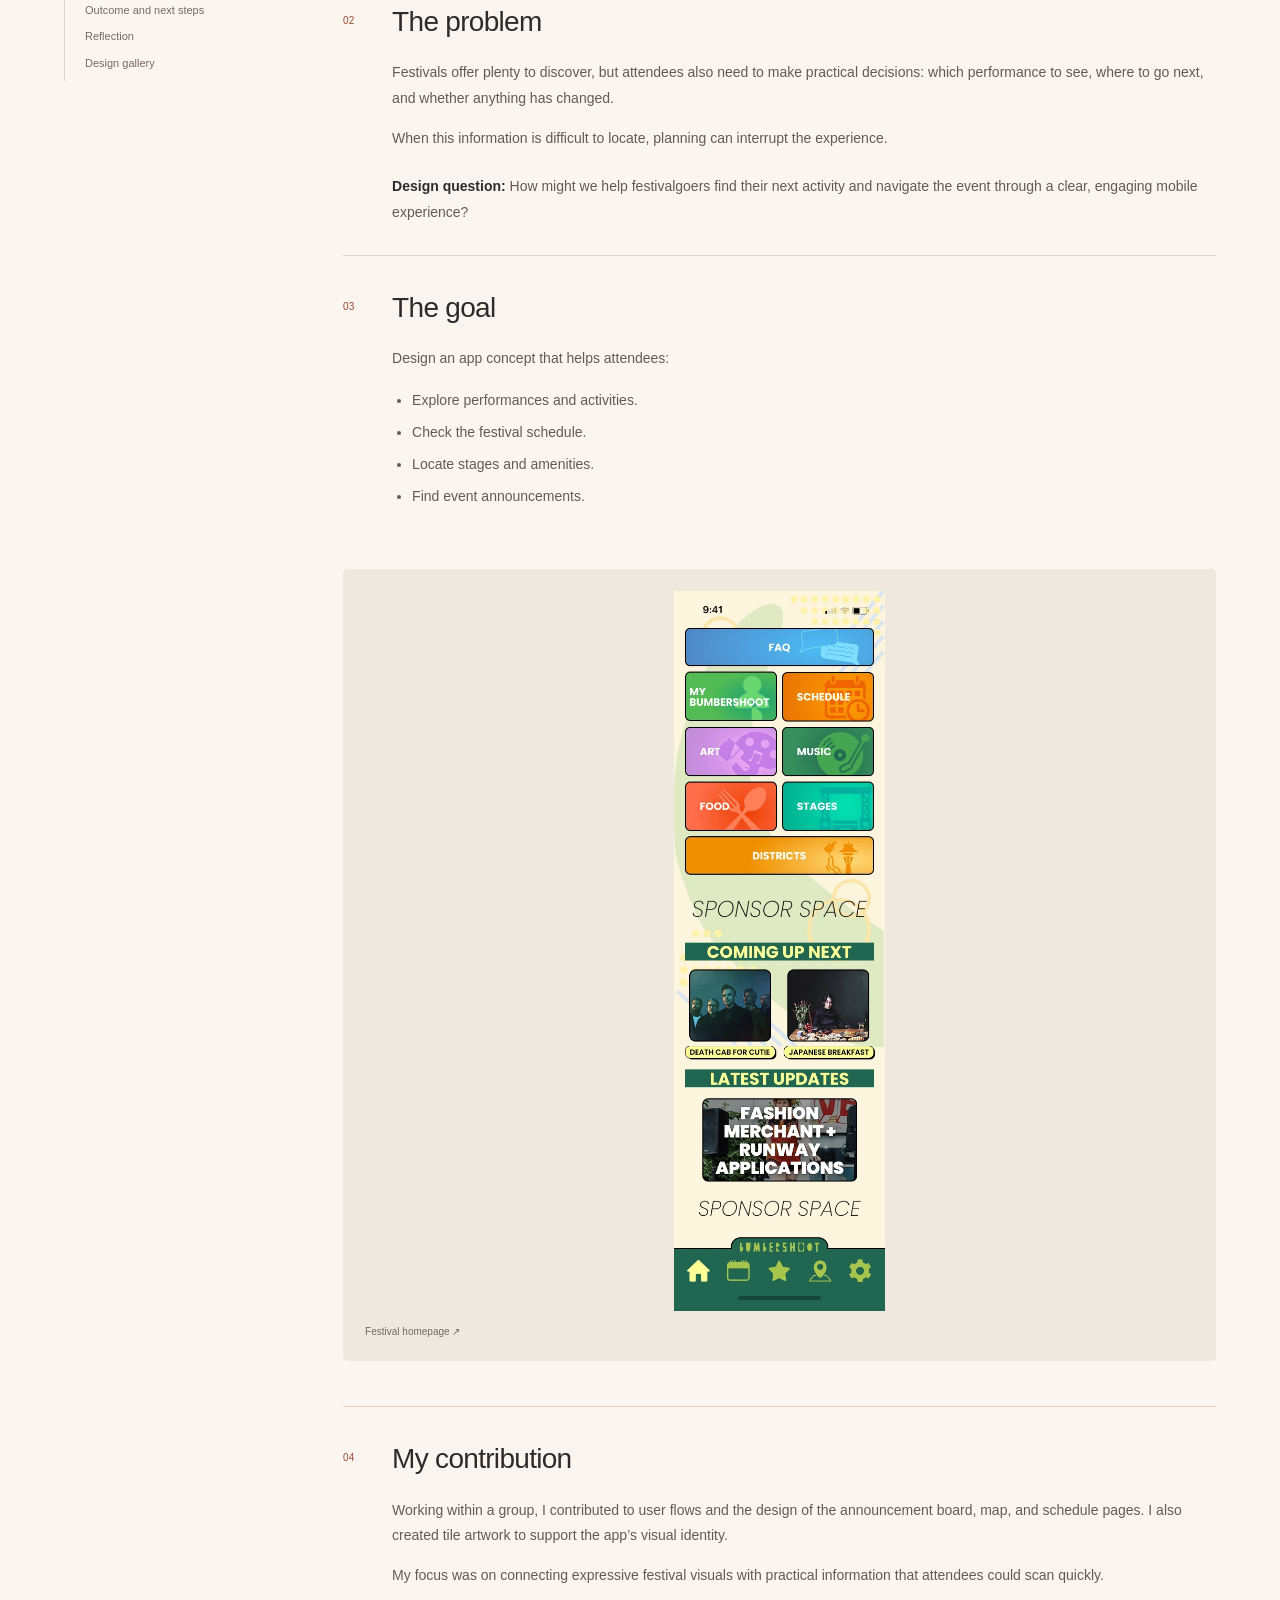
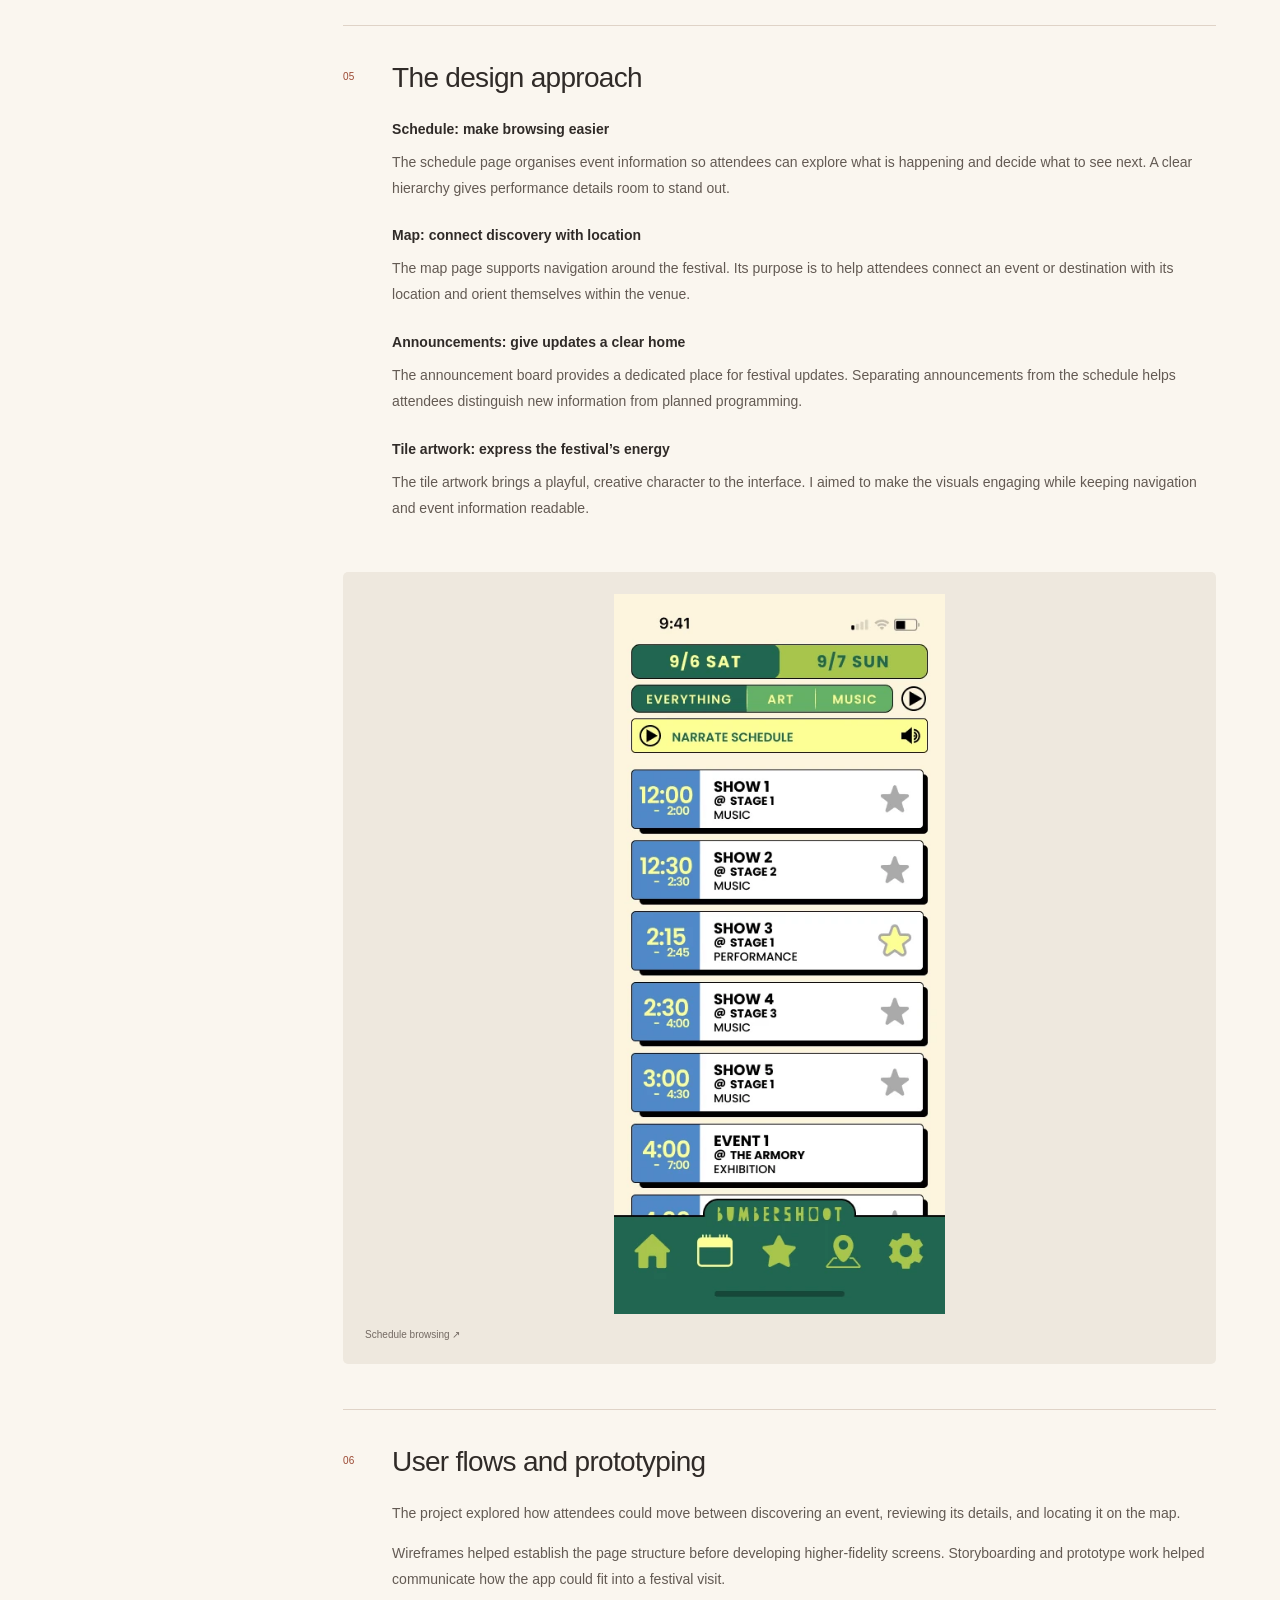
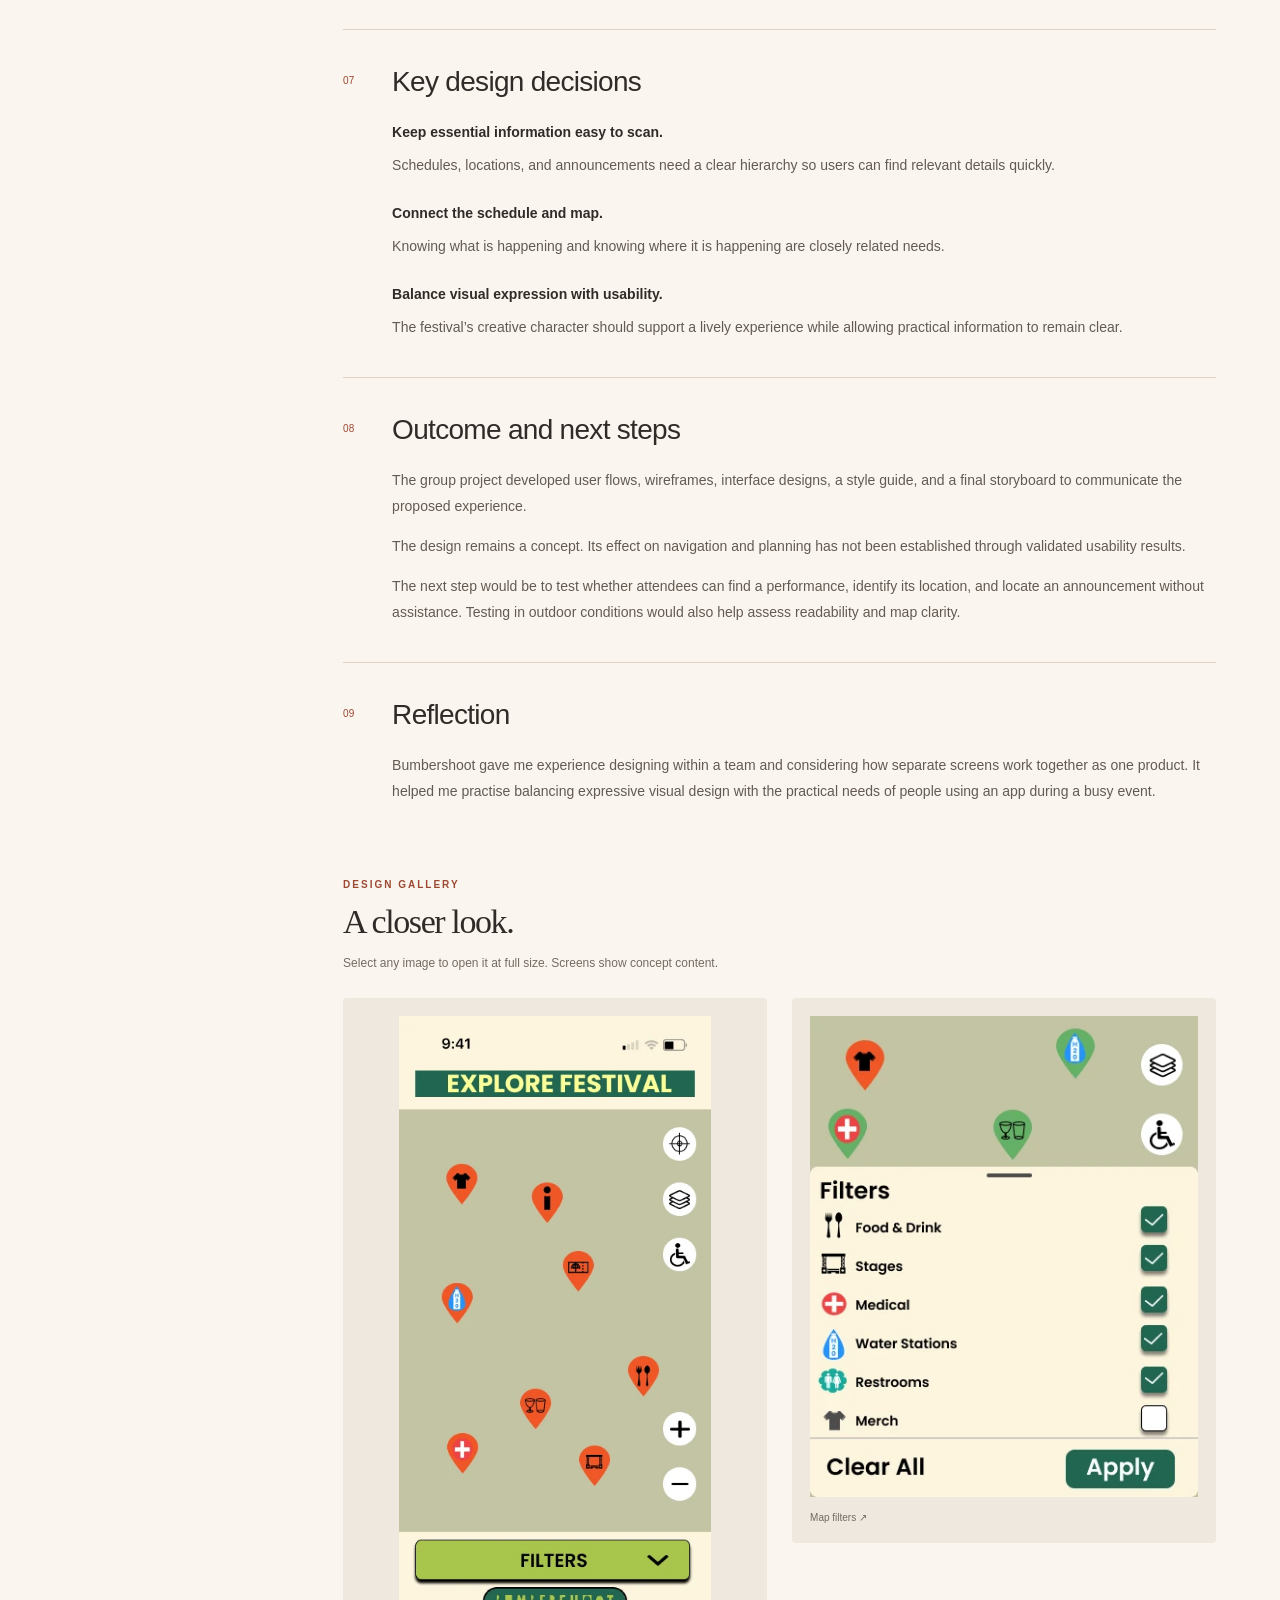
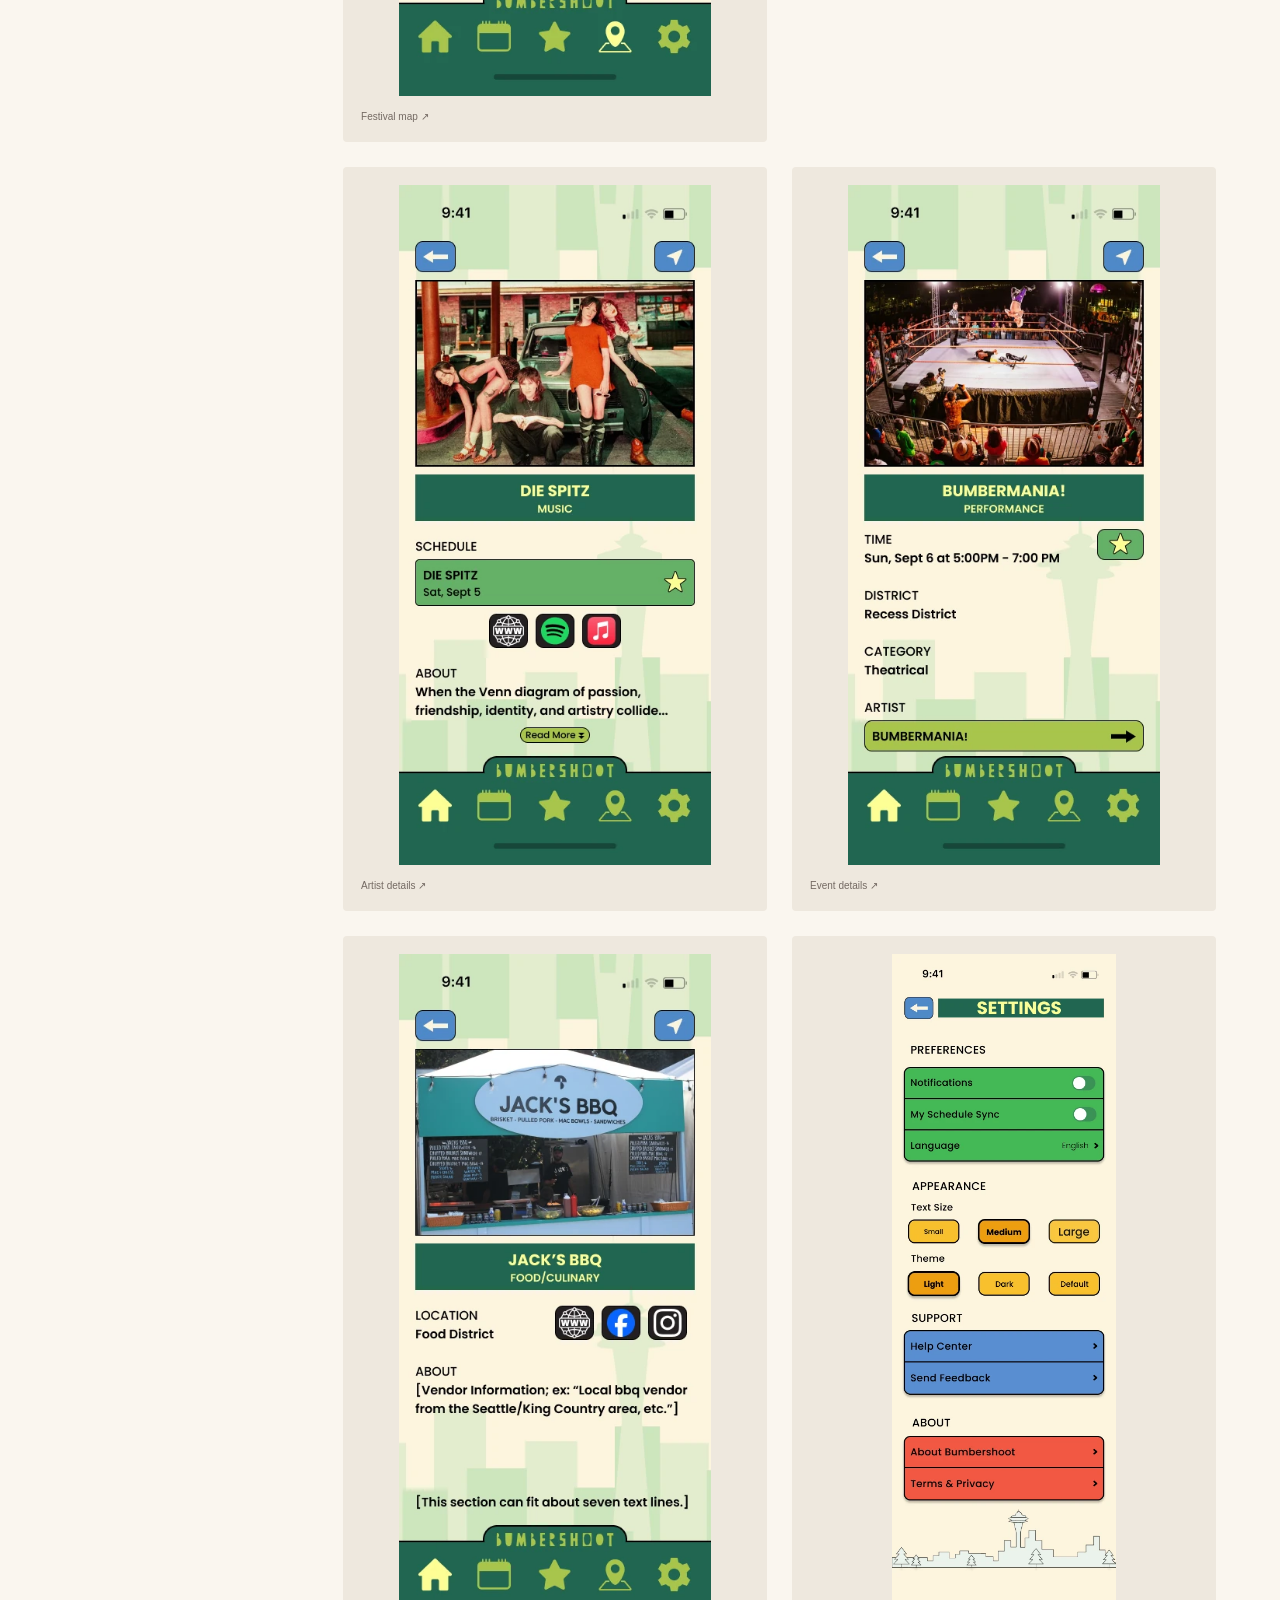
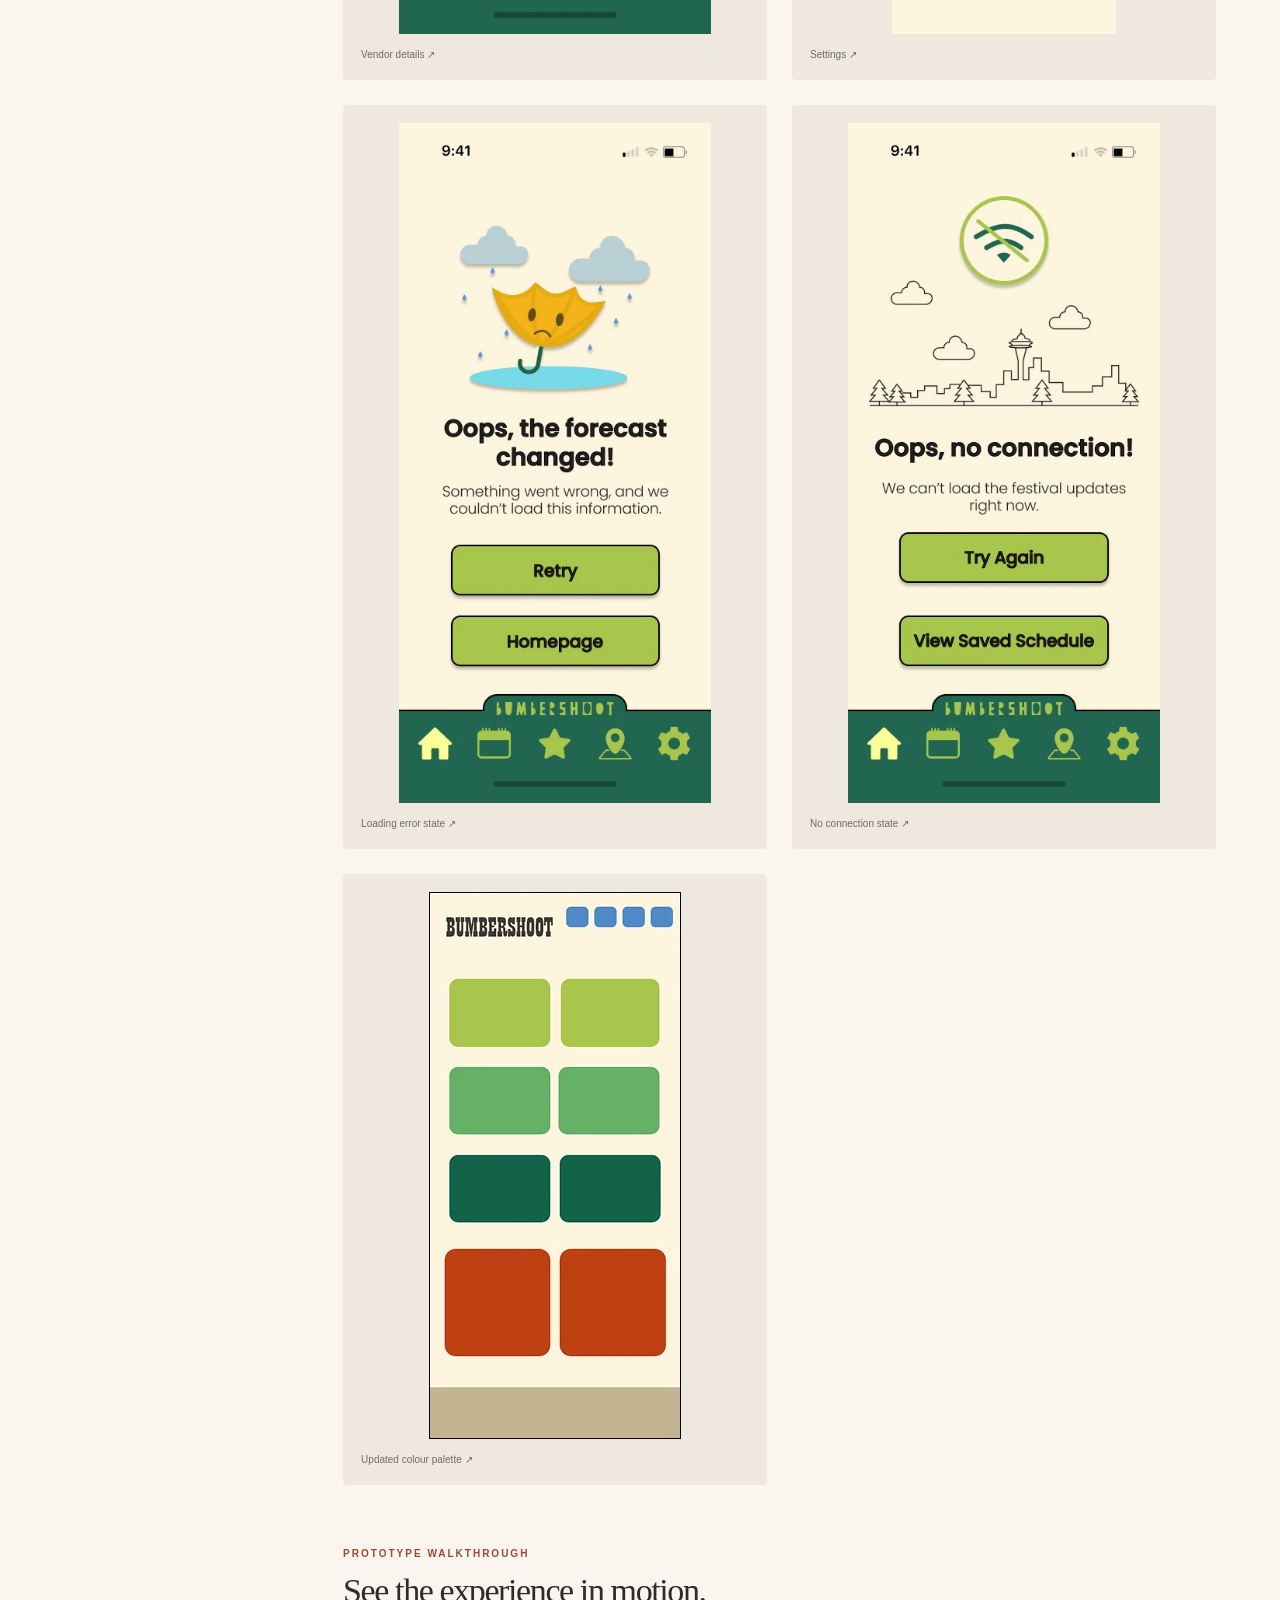
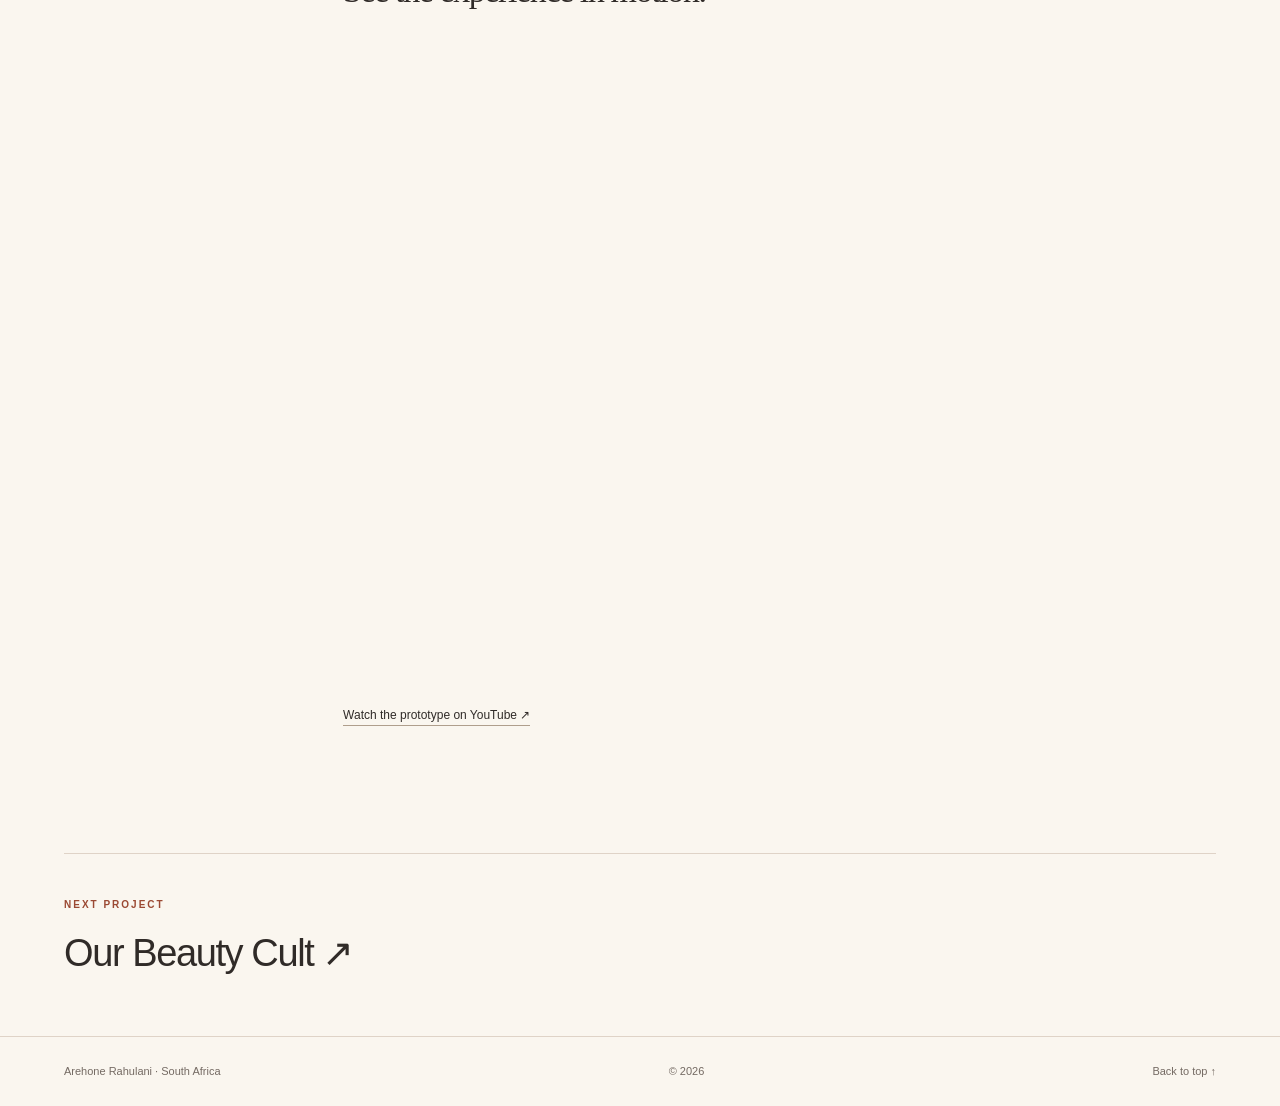
==== commit 638f7f60: "Redesign portfolio homepage and add project filters." ====
--- a/bumbershoot.html
+++ b/bumbershoot.html
@@ -1 +1 @@
-<!doctype html><html lang="en"><head><meta charset="utf-8"><meta name="viewport" content="width=device-width,initial-scale=1"><title>Bumbershoot | Arehone Rahulani</title><meta name="description" content="UI/UX and visual design portfolio by Arehone Rahulani, based in South Africa."><link rel="stylesheet" href="styles.css"><script src="script.js" defer></script></head><body><a class="skip" href="#main">Skip to content</a><header><a class="brand" href="index.html">Arehone<span>Rahulani / Designer</span></a><nav aria-label="Main navigation"><a href="index.html#work">Work</a><a href="index.html#about">About</a><a href="index.html#contact">Contact ↗</a></nav></header><main id="main"><section class="case-hero"><a class="text-link" href="index.html#work">← All projects</a><p class="eyebrow">Group UX/UI project</p><h1>Bumbershoot</h1><p class="subtitle">Helping festivalgoers explore, plan, and navigate their experience</p><dl class="metadata"><div><dt>Project type</dt><dd>Group UX/UI design project</dd></div><div><dt>My contribution</dt><dd>User flows, announcement board, map page, tile artwork, and schedule page</dd></div><div><dt>Tools</dt><dd>Figma</dd></div></dl></section><figure class="case-cover"><a href="assets/bumbershoot.webp" target="_blank" rel="noopener" aria-label="Open full image: Bumbershoot — design concept"><img src="assets/bumbershoot.webp" width="1260" height="1266" alt="Bumbershoot — design concept" loading="lazy"></a><figcaption>Bumbershoot — design concept ↗</figcaption></figure><div class="case-layout"><aside class="toc"><p class="eyebrow">IN THIS CASE STUDY</p><a href="#section-0">Overview</a><a href="#section-1">The problem</a><a href="#section-2">The goal</a><a href="#section-3">My contribution</a><a href="#section-4">The design approach</a><a href="#section-5">User flows and prototyping</a><a href="#section-6">Key design decisions</a><a href="#section-7">Outcome and next steps</a><a href="#section-8">Reflection</a><a href="#design-gallery">Design gallery</a></aside><div class="story"><section id="section-0" class="story-section"><span class="section-number">01</span><div><h2>Overview</h2><p>Bumbershoot is a group app design project centred on the festival experience. The concept brings schedules, announcements, and a festival map into one mobile interface, helping attendees find useful information while enjoying the event.</p></div></section><section id="section-1" class="story-section"><span class="section-number">02</span><div><h2>The problem</h2><p>Festivals offer plenty to discover, but attendees also need to make practical decisions: which performance to see, where to go next, and whether anything has changed.</p><p>When this information is difficult to locate, planning can interrupt the experience.</p><p><strong>Design question:</strong> How might we help festivalgoers find their next activity and navigate the event through a clear, engaging mobile experience?</p></div></section><section id="section-2" class="story-section"><span class="section-number">03</span><div><h2>The goal</h2><p>Design an app concept that helps attendees:</p><ul><li>Explore performances and activities.</li><li>Check the festival schedule.</li><li>Locate stages and amenities.</li><li>Find event announcements.</li></ul></div></section><figure class="story-image"><a href="assets/homepage.webp" target="_blank" rel="noopener" aria-label="Open full image: Festival homepage"><img src="assets/homepage.webp" width="402" height="1368" alt="Festival homepage" loading="lazy"></a><figcaption>Festival homepage ↗</figcaption></figure><section id="section-3" class="story-section"><span class="section-number">04</span><div><h2>My contribution</h2><p>Working within a group, I contributed to user flows and the design of the announcement board, map, and schedule pages. I also created tile artwork to support the app’s visual identity.</p><p>My focus was on connecting expressive festival visuals with practical information that attendees could scan quickly.</p></div></section><section id="section-4" class="story-section"><span class="section-number">05</span><div><h2>The design approach</h2><p><strong>Schedule: make browsing easier</strong></p><p>The schedule page organises event information so attendees can explore what is happening and decide what to see next. A clear hierarchy gives performance details room to stand out.</p><p><strong>Map: connect discovery with location</strong></p><p>The map page supports navigation around the festival. Its purpose is to help attendees connect an event or destination with its location and orient themselves within the venue.</p><p><strong>Announcements: give updates a clear home</strong></p><p>The announcement board provides a dedicated place for festival updates. Separating announcements from the schedule helps attendees distinguish new information from planned programming.</p><p><strong>Tile artwork: express the festival’s energy</strong></p><p>The tile artwork brings a playful, creative character to the interface. I aimed to make the visuals engaging while keeping navigation and event information readable.</p></div></section><figure class="story-image"><a href="assets/schedule-page.webp" target="_blank" rel="noopener" aria-label="Open full image: Schedule browsing"><img src="assets/schedule-page.webp" width="402" height="874" alt="Schedule browsing" loading="lazy"></a><figcaption>Schedule browsing ↗</figcaption></figure><section id="section-5" class="story-section"><span class="section-number">06</span><div><h2>User flows and prototyping</h2><p>The project explored how attendees could move between discovering an event, reviewing its details, and locating it on the map.</p><p>Wireframes helped establish the page structure before developing higher-fidelity screens. Storyboarding and prototype work helped communicate how the app could fit into a festival visit.</p></div></section><section id="section-6" class="story-section"><span class="section-number">07</span><div><h2>Key design decisions</h2><p><strong>Keep essential information easy to scan.</strong></p><p>Schedules, locations, and announcements need a clear hierarchy so users can find relevant details quickly.</p><p><strong>Connect the schedule and map.</strong></p><p>Knowing what is happening and knowing where it is happening are closely related needs.</p><p><strong>Balance visual expression with usability.</strong></p><p>The festival’s creative character should support a lively experience while allowing practical information to remain clear.</p></div></section><section id="section-7" class="story-section"><span class="section-number">08</span><div><h2>Outcome and next steps</h2><p>The group project developed user flows, wireframes, interface designs, a style guide, and a final storyboard to communicate the proposed experience.</p><p>The design remains a concept. Its effect on navigation and planning has not been established through validated usability results.</p><p>The next step would be to test whether attendees can find a performance, identify its location, and locate an announcement without assistance. Testing in outdoor conditions would also help assess readability and map clarity.</p></div></section><section id="section-8" class="story-section"><span class="section-number">09</span><div><h2>Reflection</h2><p>Bumbershoot gave me experience designing within a team and considering how separate screens work together as one product. It helped me practise balancing expressive visual design with the practical needs of people using an app during a busy event.</p></div></section><section id="design-gallery" class="design-gallery"><p class="eyebrow">DESIGN GALLERY</p><h2>A closer look.</h2><p class="gallery-note">Select any image to open it at full size. Screens show concept content.</p><div class="gallery-grid"><figure class="gallery-item"><a href="assets/map-page.webp" target="_blank" rel="noopener" aria-label="Open full image: Festival map"><img src="assets/map-page.webp" width="402" height="874" alt="Festival map" loading="lazy"></a><figcaption>Festival map ↗</figcaption></figure><figure class="gallery-item"><a href="assets/map-filters.webp" target="_blank" rel="noopener" aria-label="Open full image: Map filters"><img src="assets/map-filters.webp" width="402" height="498" alt="Map filters" loading="lazy"></a><figcaption>Map filters ↗</figcaption></figure><figure class="gallery-item"><a href="assets/artist-details-assets.webp" target="_blank" rel="noopener" aria-label="Open full image: Artist details"><img src="assets/artist-details-assets.webp" width="402" height="874" alt="Artist details" loading="lazy"></a><figcaption>Artist details ↗</figcaption></figure><figure class="gallery-item"><a href="assets/event-details.webp" target="_blank" rel="noopener" aria-label="Open full image: Event details"><img src="assets/event-details.webp" width="402" height="874" alt="Event details" loading="lazy"></a><figcaption>Event details ↗</figcaption></figure><figure class="gallery-item"><a href="assets/vendor-details.webp" target="_blank" rel="noopener" aria-label="Open full image: Vendor details"><img src="assets/vendor-details.webp" width="402" height="874" alt="Vendor details" loading="lazy"></a><figcaption>Vendor details ↗</figcaption></figure><figure class="gallery-item"><a href="assets/settings-page-figma.webp" target="_blank" rel="noopener" aria-label="Open full image: Settings"><img src="assets/settings-page-figma.webp" width="402" height="1222" alt="Settings" loading="lazy"></a><figcaption>Settings ↗</figcaption></figure><figure class="gallery-item"><a href="assets/loading-error.webp" target="_blank" rel="noopener" aria-label="Open full image: Loading error state"><img src="assets/loading-error.webp" width="402" height="874" alt="Loading error state" loading="lazy"></a><figcaption>Loading error state ↗</figcaption></figure><figure class="gallery-item"><a href="assets/no-connection.webp" target="_blank" rel="noopener" aria-label="Open full image: No connection state"><img src="assets/no-connection.webp" width="402" height="874" alt="No connection state" loading="lazy"></a><figcaption>No connection state ↗</figcaption></figure><figure class="gallery-item"><a href="assets/updated-color-palette.webp" target="_blank" rel="noopener" aria-label="Open full image: Updated colour palette"><img src="assets/updated-color-palette.webp" width="252" height="547" alt="Updated colour palette" loading="lazy"></a><figcaption>Updated colour palette ↗</figcaption></figure></div></section><section class="prototype"><p class="eyebrow">PROTOTYPE WALKTHROUGH</p><h2>See the experience in motion.</h2><iframe src="https://www.youtube-nocookie.com/embed/jYWtGvgVJUU" title="Bumbershoot prototype walkthrough" loading="lazy" allow="fullscreen; picture-in-picture" allowfullscreen></iframe><a class="text-link" href="https://youtube.com/shorts/jYWtGvgVJUU" target="_blank" rel="noopener">Watch the prototype on YouTube ↗</a></section></div></div><a class="next-project" href="our-beauty-cult.html"><span class="eyebrow">NEXT PROJECT</span><h2>Our Beauty Cult ↗</h2></a></main><footer><span>Arehone Rahulani · South Africa</span><span>© <span data-year>2026</span></span><a href="#main">Back to top ↑</a></footer></body></html>+<!doctype html><html lang="en"><head><meta charset="utf-8"><meta name="viewport" content="width=device-width,initial-scale=1"><title>Bumbershoot | Arehone Rahulani</title><meta name="description" content="UI/UX and visual design portfolio by Arehone Rahulani, based in South Africa."><link rel="stylesheet" href="styles.css"><script src="script.js" defer></script></head><body><a class="skip" href="#main">Skip to content</a><header><a class="brand" href="index.html">Arehone<span>Rahulani / Designer</span></a><nav aria-label="Main navigation"><a href="index.html#work">Work</a><a href="index.html#about">About</a><a href="index.html#contact">Contact ↗</a></nav></header><main id="main"><section class="case-hero"><a class="text-link" href="index.html#work">← All projects</a><p class="eyebrow">Group UX/UI project</p><h1>Bumbershoot</h1><p class="subtitle">Helping festivalgoers explore, plan, and navigate their experience</p><dl class="metadata"><div><dt>Project type</dt><dd>Group UX/UI design project</dd></div><div><dt>My contribution</dt><dd>User flows, announcement board, map page, tile artwork, and schedule page</dd></div><div><dt>Tools</dt><dd>Figma</dd></div></dl></section><figure class="case-cover"><a href="bumbershoot.webp" target="_blank" rel="noopener" aria-label="Open full image: Bumbershoot — design concept"><img src="bumbershoot.webp" width="1260" height="1266" alt="Bumbershoot — design concept" loading="lazy"></a><figcaption>Bumbershoot — design concept ↗</figcaption></figure><div class="case-layout"><aside class="toc"><p class="eyebrow">IN THIS CASE STUDY</p><a href="#section-0">Overview</a><a href="#section-1">The problem</a><a href="#section-2">The goal</a><a href="#section-3">My contribution</a><a href="#section-4">The design approach</a><a href="#section-5">User flows and prototyping</a><a href="#section-6">Key design decisions</a><a href="#section-7">Outcome and next steps</a><a href="#section-8">Reflection</a><a href="#design-gallery">Design gallery</a></aside><div class="story"><section id="section-0" class="story-section"><span class="section-number">01</span><div><h2>Overview</h2><p>Bumbershoot is a group app design project centred on the festival experience. The concept brings schedules, announcements, and a festival map into one mobile interface, helping attendees find useful information while enjoying the event.</p></div></section><section id="section-1" class="story-section"><span class="section-number">02</span><div><h2>The problem</h2><p>Festivals offer plenty to discover, but attendees also need to make practical decisions: which performance to see, where to go next, and whether anything has changed.</p><p>When this information is difficult to locate, planning can interrupt the experience.</p><p><strong>Design question:</strong> How might we help festivalgoers find their next activity and navigate the event through a clear, engaging mobile experience?</p></div></section><section id="section-2" class="story-section"><span class="section-number">03</span><div><h2>The goal</h2><p>Design an app concept that helps attendees:</p><ul><li>Explore performances and activities.</li><li>Check the festival schedule.</li><li>Locate stages and amenities.</li><li>Find event announcements.</li></ul></div></section><figure class="story-image"><a href="homepage.webp" target="_blank" rel="noopener" aria-label="Open full image: Festival homepage"><img src="homepage.webp" width="402" height="1368" alt="Festival homepage" loading="lazy"></a><figcaption>Festival homepage ↗</figcaption></figure><section id="section-3" class="story-section"><span class="section-number">04</span><div><h2>My contribution</h2><p>Working within a group, I contributed to user flows and the design of the announcement board, map, and schedule pages. I also created tile artwork to support the app’s visual identity.</p><p>My focus was on connecting expressive festival visuals with practical information that attendees could scan quickly.</p></div></section><section id="section-4" class="story-section"><span class="section-number">05</span><div><h2>The design approach</h2><p><strong>Schedule: make browsing easier</strong></p><p>The schedule page organises event information so attendees can explore what is happening and decide what to see next. A clear hierarchy gives performance details room to stand out.</p><p><strong>Map: connect discovery with location</strong></p><p>The map page supports navigation around the festival. Its purpose is to help attendees connect an event or destination with its location and orient themselves within the venue.</p><p><strong>Announcements: give updates a clear home</strong></p><p>The announcement board provides a dedicated place for festival updates. Separating announcements from the schedule helps attendees distinguish new information from planned programming.</p><p><strong>Tile artwork: express the festival’s energy</strong></p><p>The tile artwork brings a playful, creative character to the interface. I aimed to make the visuals engaging while keeping navigation and event information readable.</p></div></section><figure class="story-image"><a href="schedule-page.webp" target="_blank" rel="noopener" aria-label="Open full image: Schedule browsing"><img src="schedule-page.webp" width="402" height="874" alt="Schedule browsing" loading="lazy"></a><figcaption>Schedule browsing ↗</figcaption></figure><section id="section-5" class="story-section"><span class="section-number">06</span><div><h2>User flows and prototyping</h2><p>The project explored how attendees could move between discovering an event, reviewing its details, and locating it on the map.</p><p>Wireframes helped establish the page structure before developing higher-fidelity screens. Storyboarding and prototype work helped communicate how the app could fit into a festival visit.</p></div></section><section id="section-6" class="story-section"><span class="section-number">07</span><div><h2>Key design decisions</h2><p><strong>Keep essential information easy to scan.</strong></p><p>Schedules, locations, and announcements need a clear hierarchy so users can find relevant details quickly.</p><p><strong>Connect the schedule and map.</strong></p><p>Knowing what is happening and knowing where it is happening are closely related needs.</p><p><strong>Balance visual expression with usability.</strong></p><p>The festival’s creative character should support a lively experience while allowing practical information to remain clear.</p></div></section><section id="section-7" class="story-section"><span class="section-number">08</span><div><h2>Outcome and next steps</h2><p>The group project developed user flows, wireframes, interface designs, a style guide, and a final storyboard to communicate the proposed experience.</p><p>The design remains a concept. Its effect on navigation and planning has not been established through validated usability results.</p><p>The next step would be to test whether attendees can find a performance, identify its location, and locate an announcement without assistance. Testing in outdoor conditions would also help assess readability and map clarity.</p></div></section><section id="section-8" class="story-section"><span class="section-number">09</span><div><h2>Reflection</h2><p>Bumbershoot gave me experience designing within a team and considering how separate screens work together as one product. It helped me practise balancing expressive visual design with the practical needs of people using an app during a busy event.</p></div></section><section id="design-gallery" class="design-gallery"><p class="eyebrow">DESIGN GALLERY</p><h2>A closer look.</h2><p class="gallery-note">Select any image to open it at full size. Screens show concept content.</p><div class="gallery-grid"><figure class="gallery-item"><a href="map-page.webp" target="_blank" rel="noopener" aria-label="Open full image: Festival map"><img src="map-page.webp" width="402" height="874" alt="Festival map" loading="lazy"></a><figcaption>Festival map ↗</figcaption></figure><figure class="gallery-item"><a href="map-filters.webp" target="_blank" rel="noopener" aria-label="Open full image: Map filters"><img src="map-filters.webp" width="402" height="498" alt="Map filters" loading="lazy"></a><figcaption>Map filters ↗</figcaption></figure><figure class="gallery-item"><a href="artist-details-assets.webp" target="_blank" rel="noopener" aria-label="Open full image: Artist details"><img src="artist-details-assets.webp" width="402" height="874" alt="Artist details" loading="lazy"></a><figcaption>Artist details ↗</figcaption></figure><figure class="gallery-item"><a href="event-details.webp" target="_blank" rel="noopener" aria-label="Open full image: Event details"><img src="event-details.webp" width="402" height="874" alt="Event details" loading="lazy"></a><figcaption>Event details ↗</figcaption></figure><figure class="gallery-item"><a href="vendor-details.webp" target="_blank" rel="noopener" aria-label="Open full image: Vendor details"><img src="vendor-details.webp" width="402" height="874" alt="Vendor details" loading="lazy"></a><figcaption>Vendor details ↗</figcaption></figure><figure class="gallery-item"><a href="settings-page-figma.webp" target="_blank" rel="noopener" aria-label="Open full image: Settings"><img src="settings-page-figma.webp" width="402" height="1222" alt="Settings" loading="lazy"></a><figcaption>Settings ↗</figcaption></figure><figure class="gallery-item"><a href="loading-error.webp" target="_blank" rel="noopener" aria-label="Open full image: Loading error state"><img src="loading-error.webp" width="402" height="874" alt="Loading error state" loading="lazy"></a><figcaption>Loading error state ↗</figcaption></figure><figure class="gallery-item"><a href="no-connection.webp" target="_blank" rel="noopener" aria-label="Open full image: No connection state"><img src="no-connection.webp" width="402" height="874" alt="No connection state" loading="lazy"></a><figcaption>No connection state ↗</figcaption></figure><figure class="gallery-item"><a href="updated-color-palette.webp" target="_blank" rel="noopener" aria-label="Open full image: Updated colour palette"><img src="updated-color-palette.webp" width="252" height="547" alt="Updated colour palette" loading="lazy"></a><figcaption>Updated colour palette ↗</figcaption></figure></div></section><section class="prototype"><p class="eyebrow">PROTOTYPE WALKTHROUGH</p><h2>See the experience in motion.</h2><iframe src="https://www.youtube-nocookie.com/embed/jYWtGvgVJUU" title="Bumbershoot prototype walkthrough" loading="lazy" allow="fullscreen; picture-in-picture" allowfullscreen></iframe><a class="text-link" href="https://youtube.com/shorts/jYWtGvgVJUU" target="_blank" rel="noopener">Watch the prototype on YouTube ↗</a></section></div></div><a class="next-project" href="our-beauty-cult.html"><span class="eyebrow">NEXT PROJECT</span><h2>Our Beauty Cult ↗</h2></a></main><footer><span>Arehone Rahulani · South Africa</span><span>© <span data-year>2026</span></span><a href="#main">Back to top ↑</a></footer></body></html>
--- a/styles.css
+++ b/styles.css
@@ -2,3 +2,138 @@
 
 /* Formspree contact form */
 .contact-form{max-width:760px;margin-top:30px}.form-row{display:grid;grid-template-columns:1fr 1fr;gap:20px}.form-field{display:flex;flex-direction:column;margin-bottom:20px}.form-field label{font-size:13px;margin-bottom:7px;color:#fff4e6}.form-field input,.form-field textarea{width:100%;padding:13px 14px;border:1px solid #d7b8a4;border-radius:4px;background:#fffaf4;color:#302b28;font:16px/1.5 Arial,Helvetica,sans-serif}.form-field textarea{resize:vertical;min-height:160px}.form-field input:focus-visible,.form-field textarea:focus-visible{outline:3px solid #efc5a9;outline-offset:3px}.contact-form button{border:0;font-family:inherit;cursor:pointer;min-height:48px}.contact-form button:focus-visible{outline:3px solid #efc5a9;outline-offset:4px}.contact .form-note{font-size:11px;margin:15px 0 0;color:#efd5c4}@media(max-width:650px){.form-row{grid-template-columns:1fr;gap:0}}
+
+/* Editorial homepage */
+.home {
+  --paper: #f8f4ed;
+  --ink: #231c20;
+  --muted: #5e5054;
+  --line: #d5c8c1;
+  --rust: #9e3c2a;
+  --serif: "Instrument Serif", Georgia, serif;
+  font-family: "DM Sans", Arial, sans-serif;
+}
+
+.home header,
+.home main,
+.home footer {
+  max-width: 1560px;
+  padding-inline: clamp(1.25rem, 5vw, 5rem);
+}
+
+.home header { padding-block: 1.1rem; gap: 1rem; }
+.home .brand { font: 700 1.05rem/1.2 "DM Sans", Arial, sans-serif; letter-spacing: -.04em; }
+.home .brand span { margin-top: .25rem; font: 500 .8125rem/1.2 "DM Sans", Arial, sans-serif; letter-spacing: 0; text-transform: none; color: var(--muted); }
+.home nav { flex-wrap: wrap; gap: .25rem clamp(.6rem, 2.5vw, 2.5rem); font-size: .9375rem; font-weight: 700; }
+.home nav a { display: inline-flex; align-items: center; min-height: 44px; }
+.home nav a:last-child { color: var(--rust); }
+.home .eyebrow { font-size: .875rem; letter-spacing: .12em; line-height: 1.4; }
+.home .hero {
+  display: grid;
+  grid-template-columns: 1fr minmax(0, .97fr);
+  gap: clamp(1.5rem, 5vw, 5rem);
+  align-items: center;
+  padding-block: clamp(2.25rem, 5.5vw, 5.5rem);
+}
+
+.home .hero-intro { padding: 0; }
+.home h1,
+.home h2 {
+  font: 400 clamp(3.3rem, 6.4vw, 6.8rem)/.96 var(--serif);
+  letter-spacing: -.035em;
+}
+.home .hero h1 { margin: .85rem 0 1.2rem; }
+.home .hero-note { max-width: 34ch; margin: 0; color: var(--muted); }
+.home .hero-image { margin: 0; min-height: 0; max-height: none; border-radius: 0; }
+
+.home .section-head {
+  display: flex;
+  justify-content: space-between;
+  align-items: end;
+  flex-wrap: wrap;
+  gap: 1.35rem 2rem;
+  padding: clamp(1.75rem, 3vw, 3rem) 0 1.65rem;
+  border-top: 1px solid var(--line);
+}
+.home .section-head h2 { margin: 0; font-size: clamp(3.45rem, 7.8vw, 8.25rem); }
+.filters { display: flex; flex-wrap: wrap; gap: .45rem; }
+.filters[hidden] { display: none; }
+.filters button {
+  min-height: 44px;
+  padding: .55rem .95rem;
+  border: 1px solid var(--line);
+  border-radius: 2rem;
+  background: transparent;
+  color: var(--ink);
+  line-height: 1.25;
+  font-family: inherit;
+  font-size: .875rem;
+  font-weight: 700;
+  cursor: pointer;
+}
+.filters button:hover { border-color: var(--rust); }
+.filters button[aria-pressed="true"] { background: var(--ink); border-color: var(--ink); color: var(--paper); }
+.filters button:focus-visible { outline: 3px solid var(--rust); outline-offset: 3px; }
+.visually-hidden { position: absolute; width: 1px; height: 1px; padding: 0; margin: -1px; overflow: hidden; clip-path: inset(50%); white-space: nowrap; }
+
+.home .grid { grid-template-columns: repeat(2, minmax(0, 1fr)); gap: clamp(2rem, 5vw, 5rem) clamp(1.25rem, 3vw, 3rem); }
+.home .card { grid-column: auto; }
+.home .card > a { height: 100%; border-bottom: 1px solid var(--line); }
+.home .card .cover {
+  height: auto;
+  aspect-ratio: 8 / 5;
+  align-items: center;
+  padding: clamp(.85rem, 2vw, 1.85rem);
+  border-radius: 0;
+}
+.home .carecircle .cover { background: #edd1c4; }
+.home .vaulto .cover { background: #211936; }
+.home .bumbershoot .cover { background: #dbe6ba; }
+.home .our-beauty-cult .cover { background: #e9d4dc; }
+.home .whatcha-doing .cover { background: #e1eae2; }
+.home .flex-academy .cover { background: #dce5dd; }
+.home .ritshi-solutions .cover { background: #ebe4dd; }
+.home .ritshi-solutions .cover img { max-width: 78%; }
+.home .card-details { padding: 1.1rem 0 1.35rem; }
+.home .card h3 { font: 400 clamp(2.1rem, 4vw, 4rem)/1 var(--serif); letter-spacing: -.025em; margin: 0 0 .5rem; }
+.home .card .card-category { color: var(--rust); font-size: .875rem; font-weight: 700; }
+.home .card .card-description { font-size: 1rem; max-width: 49ch; }
+.home .text-link { font-size: .9375rem; font-weight: 700; border-color: var(--rust); }
+.home .card a:is(:hover, :focus-visible) .text-link { color: var(--rust); text-decoration: none; }
+.home .card a:hover .cover img { transform: none; }
+
+.home .about { gap: clamp(2rem, 8vw, 8rem); }
+.home .about h2,
+.home .contact h2 { font-size: clamp(3rem, 5.6vw, 5.5rem); }
+.home .about p:not(.eyebrow),
+.home .contact p:not(.form-note, .eyebrow) { font-size: 1rem; }
+.home .skill-title,
+.home .skills span,
+.home .form-field label { font-size: .875rem; }
+.home .contact { background: #39262d; border-radius: 0; }
+.home .contact .button { font-size: .9375rem; font-weight: 700; }
+.home footer { font-size: .875rem; }
+.home footer a { text-decoration: underline; }
+
+@media (hover: hover) and (prefers-reduced-motion: no-preference) {
+  .home .card a:hover .cover img { transform: scale(1.035); }
+}
+
+@media (max-width: 700px) {
+  .home .hero { grid-template-columns: 1fr; gap: 1.5rem; }
+  .home .hero-image { aspect-ratio: auto; }
+  .home .grid { grid-template-columns: 1fr; }
+  .home .card .cover { aspect-ratio: 4 / 3; }
+  .home .section-head { align-items: start; flex-direction: column; }
+}
+
+@media (max-width: 370px) {
+  .home header { align-items: start; flex-direction: column; gap: .25rem; }
+  .home header nav { gap: 1.25rem; }
+  .home .hero h1 { font-size: 3rem; }
+  .filters button { padding-inline: .75rem; }
+}
+
+@media (prefers-reduced-motion: reduce) {
+  .card a:hover .cover img { transform: none; }
+}
